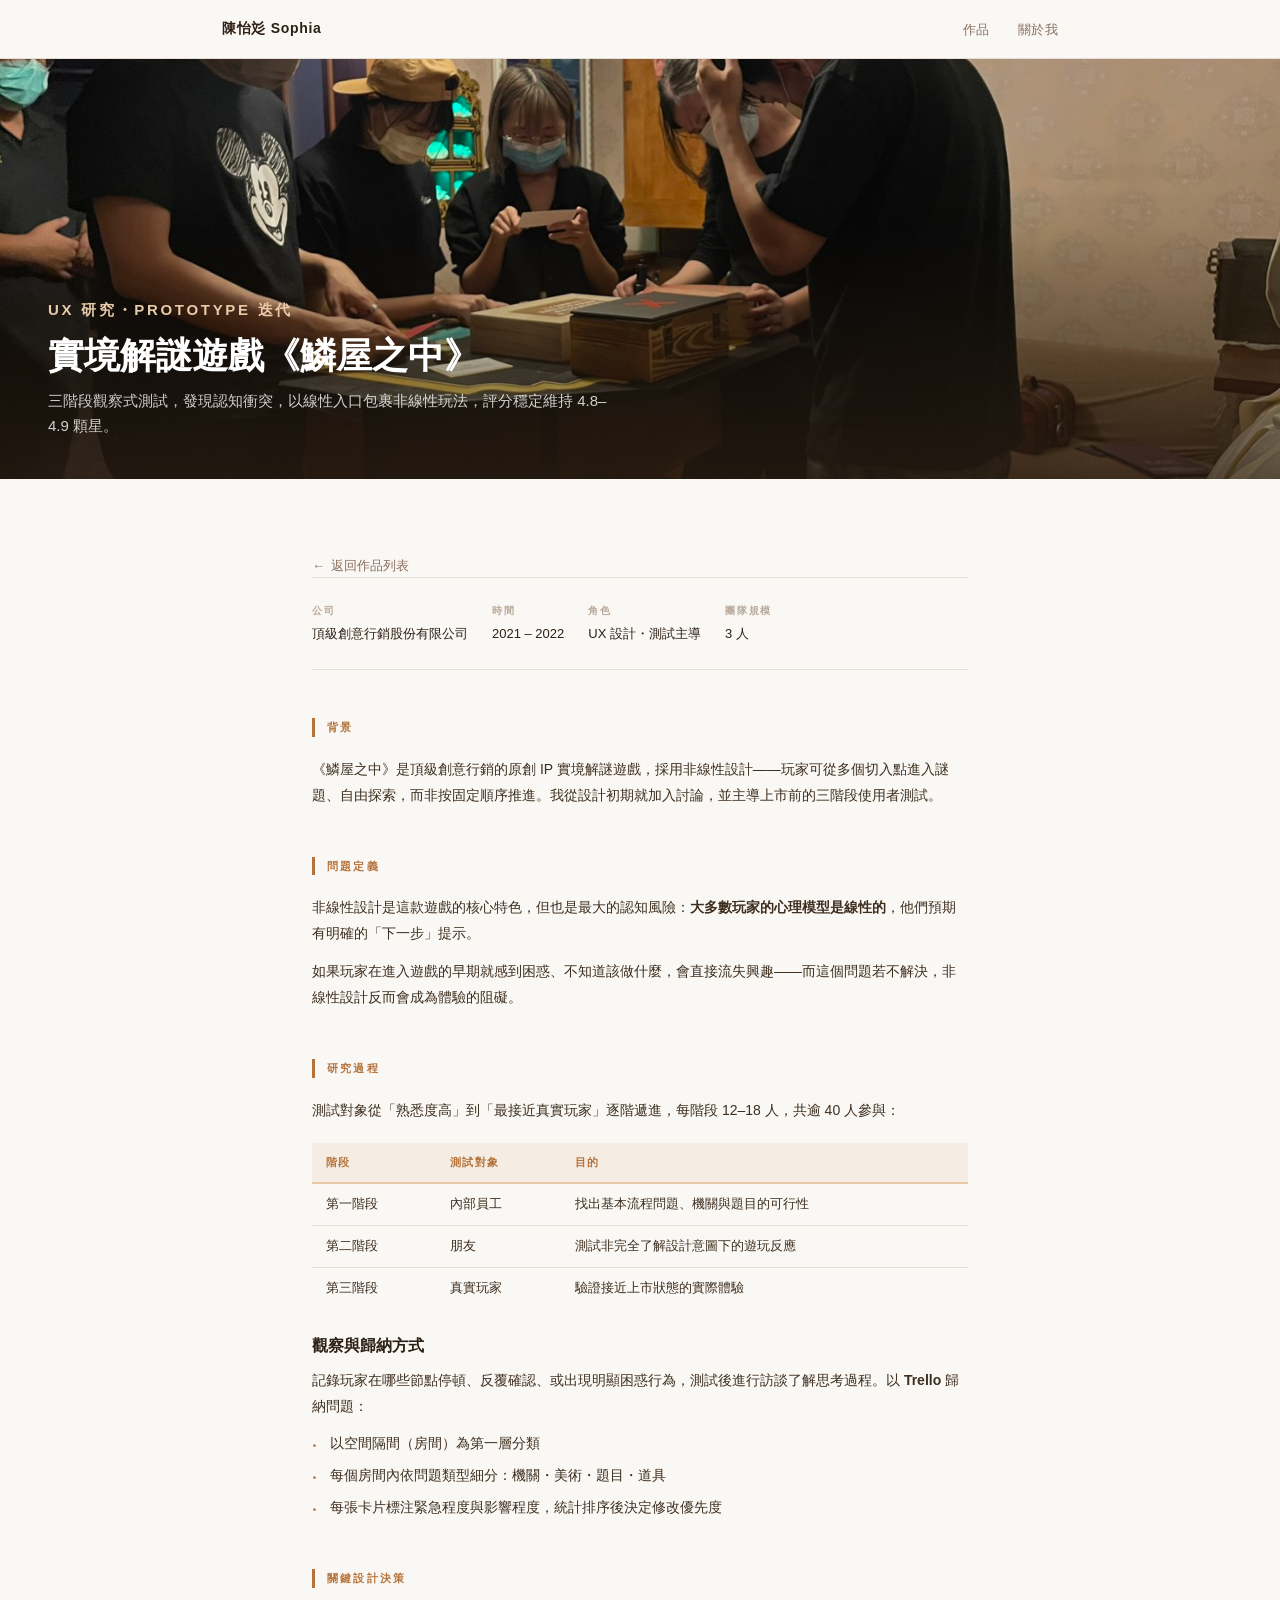
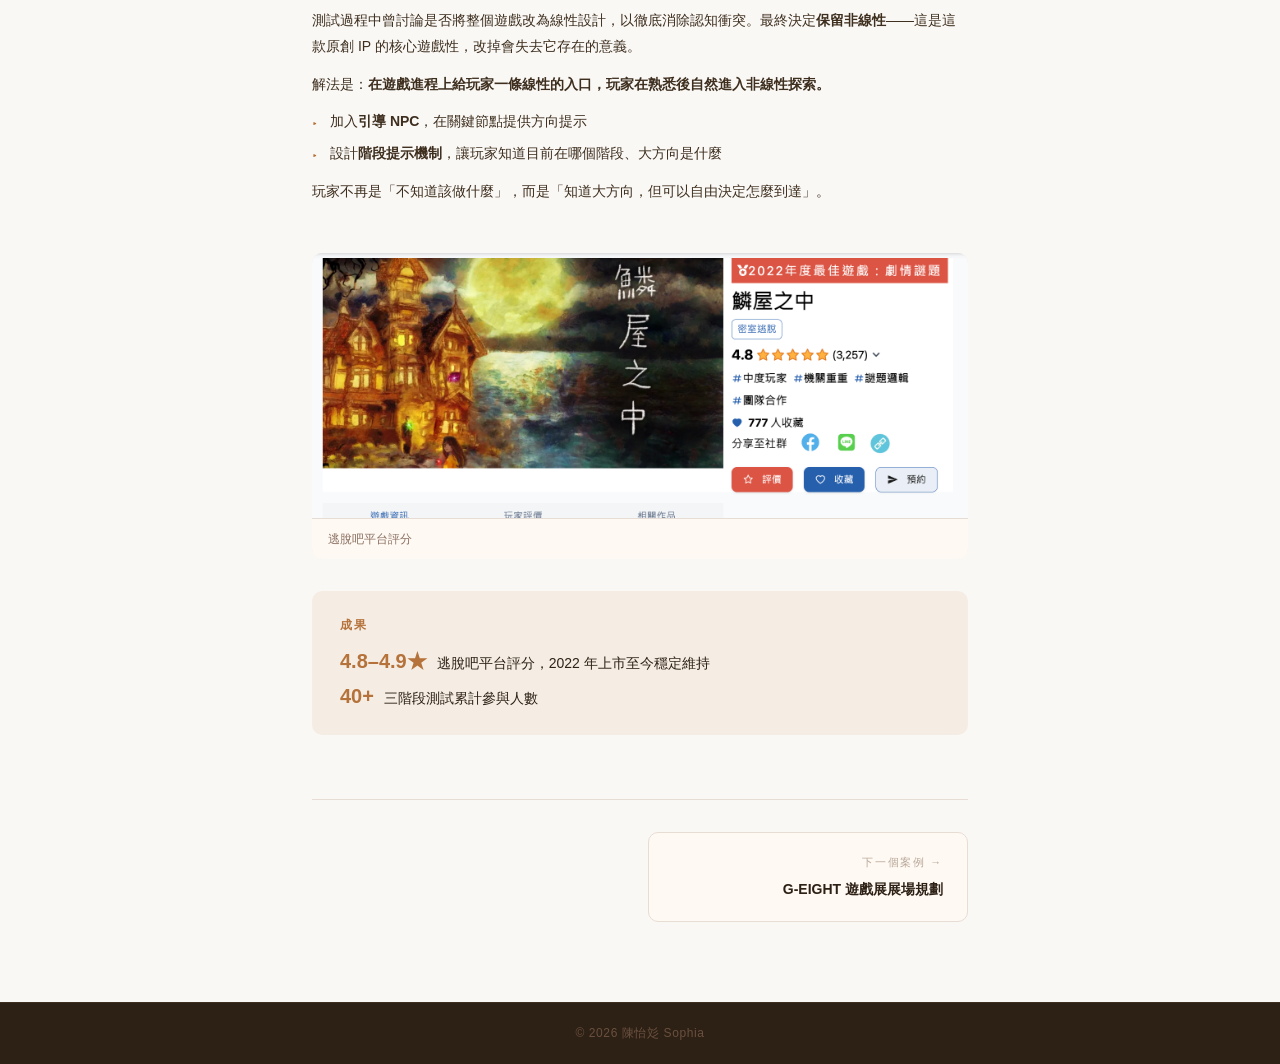
==== project-1.html @ f0a1b507 "Initial portfolio" ====
<!DOCTYPE html>
<html lang="zh-TW">
<head>
<meta charset="UTF-8">
<meta name="viewport" content="width=device-width, initial-scale=1.0">
<title>鱗屋之中 — 陳怡彣 Sophia</title>
<link rel="stylesheet" href="style.css">
</head>
<body>

<!-- Nav -->
<nav>
  <div class="container">
    <a href="index.html" class="nav-name">陳怡彣 Sophia</a>
    <ul class="nav-links">
      <li><a href="index.html#projects">作品</a></li>
      <li><a href="index.html#about">關於我</a></li>
    </ul>
  </div>
</nav>

<!-- Hero Image -->
<div class="project-hero">
  <img src="assets/鱗屋之中/鱗屋cover.jpg" alt="實境解謎遊戲《鱗屋之中》">
  <div class="project-hero-overlay">
    <div class="project-hero-text">
      <p class="hero-label">UX 研究・Prototype 迭代</p>
      <h1>實境解謎遊戲《鱗屋之中》</h1>
      <p>三階段觀察式測試，發現認知衝突，以線性入口包裹非線性玩法，評分穩定維持 4.8–4.9 顆星。</p>
    </div>
  </div>
</div>

<!-- Content -->
<div class="project-content">
  <a href="index.html" class="back-link">返回作品列表</a>

  <!-- Meta -->
  <div class="project-meta">
    <div class="meta-item">
      <span class="meta-label">公司</span>
      <span class="meta-value">頂級創意行銷股份有限公司</span>
    </div>
    <div class="meta-item">
      <span class="meta-label">時間</span>
      <span class="meta-value">2021 – 2022</span>
    </div>
    <div class="meta-item">
      <span class="meta-label">角色</span>
      <span class="meta-value">UX 設計・測試主導</span>
    </div>
    <div class="meta-item">
      <span class="meta-label">團隊規模</span>
      <span class="meta-value">3 人</span>
    </div>
  </div>

  <!-- 背景 -->
  <div class="content-section">
    <h2>背景</h2>
    <p>《鱗屋之中》是頂級創意行銷的原創 IP 實境解謎遊戲，採用非線性設計——玩家可從多個切入點進入謎題、自由探索，而非按固定順序推進。我從設計初期就加入討論，並主導上市前的三階段使用者測試。</p>
  </div>

  <!-- 問題定義 -->
  <div class="content-section">
    <h2>問題定義</h2>
    <p>非線性設計是這款遊戲的核心特色，但也是最大的認知風險：<strong>大多數玩家的心理模型是線性的</strong>，他們預期有明確的「下一步」提示。</p>
    <p>如果玩家在進入遊戲的早期就感到困惑、不知道該做什麼，會直接流失興趣——而這個問題若不解決，非線性設計反而會成為體驗的阻礙。</p>
  </div>

  <!-- 研究過程 -->
  <div class="content-section">
    <h2>研究過程</h2>
    <p>測試對象從「熟悉度高」到「最接近真實玩家」逐階遞進，每階段 12–18 人，共逾 40 人參與：</p>

    <table class="content-table">
      <thead>
        <tr>
          <th>階段</th>
          <th>測試對象</th>
          <th>目的</th>
        </tr>
      </thead>
      <tbody>
        <tr>
          <td>第一階段</td>
          <td>內部員工</td>
          <td>找出基本流程問題、機關與題目的可行性</td>
        </tr>
        <tr>
          <td>第二階段</td>
          <td>朋友</td>
          <td>測試非完全了解設計意圖下的遊玩反應</td>
        </tr>
        <tr>
          <td>第三階段</td>
          <td>真實玩家</td>
          <td>驗證接近上市狀態的實際體驗</td>
        </tr>
      </tbody>
    </table>

    <h3>觀察與歸納方式</h3>
    <p>記錄玩家在哪些節點停頓、反覆確認、或出現明顯困惑行為，測試後進行訪談了解思考過程。以 <strong>Trello</strong> 歸納問題：</p>
    <ul>
      <li>以空間隔間（房間）為第一層分類</li>
      <li>每個房間內依問題類型細分：機關・美術・題目・道具</li>
      <li>每張卡片標注緊急程度與影響程度，統計排序後決定修改優先度</li>
    </ul>
  </div>

  <!-- 關鍵決策 -->
  <div class="content-section">
    <h2>關鍵設計決策</h2>
    <p>測試過程中曾討論是否將整個遊戲改為線性設計，以徹底消除認知衝突。最終決定<strong>保留非線性</strong>——這是這款原創 IP 的核心遊戲性，改掉會失去它存在的意義。</p>
    <p>解法是：<strong>在遊戲進程上給玩家一條線性的入口，玩家在熟悉後自然進入非線性探索。</strong></p>
    <ul>
      <li>加入<strong>引導 NPC</strong>，在關鍵節點提供方向提示</li>
      <li>設計<strong>階段提示機制</strong>，讓玩家知道目前在哪個階段、大方向是什麼</li>
    </ul>
    <p>玩家不再是「不知道該做什麼」，而是「知道大方向，但可以自由決定怎麼到達」。</p>
  </div>

  <!-- 成果圖 -->
  <div class="image-block">
    <img src="assets/鱗屋之中/鱗屋result.png" alt="逃脫吧評分截圖">
    <p class="image-caption">逃脫吧平台評分</p>
  </div>

  <!-- 成果 -->
  <div class="outcomes">
    <h3>成果</h3>
    <ul class="outcome-list">
      <li>
        <span class="outcome-num">4.8–4.9★</span>
        <span>逃脫吧平台評分，2022 年上市至今穩定維持</span>
      </li>
      <li>
        <span class="outcome-num">40+</span>
        <span>三階段測試累計參與人數</span>
      </li>
    </ul>
  </div>

  <!-- 專案導覽 -->
  <div class="project-nav">
    <div></div>
    <a href="project-2.html" class="project-nav-item next">
      <p class="nav-dir">下一個案例 →</p>
      <p class="nav-title">G-EIGHT 遊戲展展場規劃</p>
    </a>
  </div>

</div>

<!-- Footer -->
<footer>
  <p>© 2026 陳怡彣 Sophia</p>
</footer>

</body>
</html>
---- style.css ----
/* ============================================================
   作品集共用樣式
   色調：溫和暖色調（米白底、赭土橙、奶茶棕）
   ============================================================ */

:root {
  --bg:         #faf8f5;       /* 主背景：暖米白 */
  --bg-card:    #fff9f4;       /* 卡片背景：奶油白 */
  --bg-dark:    #2d2014;       /* 深色區塊：深咖啡 */
  --accent:     #b5723a;       /* 主色：赭土橙 */
  --accent-lt:  #e8c9a8;       /* 淡版：奶茶 */
  --accent-bg:  #f5ede3;       /* 超淡：背景用 */
  --text:       #2d2014;       /* 主文字：深咖啡 */
  --muted:      #8a7060;       /* 次要文字：暖灰棕 */
  --muted-lt:   #b8a898;       /* 更淡 */
  --rule:       #e8ddd4;       /* 分隔線 */
  --font:       "PingFang TC", "Noto Sans TC", "Microsoft JhengHei", sans-serif;
}

*, *::before, *::after { box-sizing: border-box; margin: 0; padding: 0; }

html { scroll-behavior: smooth; }

body {
  font-family: var(--font);
  font-size: 15px;
  line-height: 1.7;
  color: var(--text);
  background: var(--bg);
}

a {
  color: inherit;
  text-decoration: none;
}

img {
  display: block;
  width: 100%;
  height: 100%;
  object-fit: cover;
}

/* ── Layout ──────────────────────────────────────────────── */
.container {
  max-width: 900px;
  margin: 0 auto;
  padding: 0 32px;
}

/* ── Nav ─────────────────────────────────────────────────── */
nav {
  position: sticky;
  top: 0;
  z-index: 100;
  background: var(--bg);
  border-bottom: 1px solid var(--rule);
  padding: 16px 0;
}

nav .container {
  display: flex;
  justify-content: space-between;
  align-items: center;
}

.nav-name {
  font-size: 14px;
  font-weight: 700;
  letter-spacing: 0.05em;
  color: var(--text);
}

.nav-links {
  display: flex;
  gap: 28px;
  list-style: none;
}

.nav-links a {
  font-size: 13px;
  color: var(--muted);
  letter-spacing: 0.03em;
  transition: color 0.2s;
}

.nav-links a:hover { color: var(--accent); }

/* ── Hero（首頁） ────────────────────────────────────────── */
.hero {
  padding: 80px 0 64px;
  border-bottom: 1px solid var(--rule);
}

.hero-label {
  font-size: 12px;
  letter-spacing: 0.18em;
  text-transform: uppercase;
  color: var(--accent);
  font-weight: 600;
  margin-bottom: 20px;
}

.hero h1 {
  font-size: 48px;
  font-weight: 800;
  line-height: 1.1;
  letter-spacing: -0.02em;
  color: var(--text);
  margin-bottom: 20px;
}

.hero-sub {
  font-size: 16px;
  color: var(--muted);
  max-width: 560px;
  line-height: 1.8;
  margin-bottom: 32px;
}

.hero-tags {
  display: flex;
  flex-wrap: wrap;
  gap: 8px;
}

.tag {
  font-size: 12px;
  padding: 5px 12px;
  border-radius: 20px;
  background: var(--accent-bg);
  color: var(--accent);
  font-weight: 500;
  letter-spacing: 0.03em;
}

/* ── Section 標題 ────────────────────────────────────────── */
.section-header {
  padding: 56px 0 32px;
}

.section-label {
  font-size: 11px;
  letter-spacing: 0.2em;
  text-transform: uppercase;
  color: var(--muted);
  font-weight: 600;
  margin-bottom: 8px;
}

.section-header h2 {
  font-size: 28px;
  font-weight: 700;
  color: var(--text);
}

/* ── Project Cards ───────────────────────────────────────── */
.projects {
  padding-bottom: 80px;
}

.project-grid {
  display: grid;
  grid-template-columns: 1fr 1fr;
  gap: 24px;
}

/* 第一張卡片全寬 */
.project-card:first-child {
  grid-column: 1 / -1;
}

.project-card {
  background: var(--bg-card);
  border: 1px solid var(--rule);
  border-radius: 12px;
  overflow: hidden;
  transition: transform 0.25s, box-shadow 0.25s;
  cursor: pointer;
}

.project-card:hover {
  transform: translateY(-4px);
  box-shadow: 0 12px 32px rgba(45, 32, 20, 0.1);
}

.card-image {
  width: 100%;
  aspect-ratio: 16 / 8;
  overflow: hidden;
  background: var(--accent-bg);
}

.project-card:first-child .card-image {
  aspect-ratio: 16 / 7;
}

.card-body {
  padding: 24px 28px 28px;
}

.card-tags {
  display: flex;
  flex-wrap: wrap;
  gap: 6px;
  margin-bottom: 12px;
}

.card-tag {
  font-size: 11px;
  padding: 3px 9px;
  border-radius: 12px;
  background: var(--accent-bg);
  color: var(--accent);
  font-weight: 500;
  letter-spacing: 0.02em;
}

.card-body h3 {
  font-size: 18px;
  font-weight: 700;
  color: var(--text);
  margin-bottom: 8px;
  line-height: 1.4;
}

.project-card:first-child .card-body h3 {
  font-size: 22px;
}

.card-body p {
  font-size: 13px;
  color: var(--muted);
  line-height: 1.7;
  margin-bottom: 20px;
}

.card-link {
  display: inline-flex;
  align-items: center;
  gap: 6px;
  font-size: 13px;
  font-weight: 600;
  color: var(--accent);
  letter-spacing: 0.03em;
}

.card-link::after {
  content: "→";
  transition: transform 0.2s;
}

.project-card:hover .card-link::after {
  transform: translateX(4px);
}

/* ── About（首頁底部） ───────────────────────────────────── */
.about {
  background: var(--bg-dark);
  color: #f5ede3;
  padding: 64px 0;
}

.about .container {
  display: grid;
  grid-template-columns: 1fr 1fr;
  gap: 48px;
  align-items: start;
}

.about h2 {
  font-size: 26px;
  font-weight: 700;
  margin-bottom: 16px;
  color: #fff;
}

.about p {
  font-size: 14px;
  line-height: 1.85;
  color: #c4a882;
}

.about-contact h3 {
  font-size: 13px;
  font-weight: 700;
  letter-spacing: 0.12em;
  text-transform: uppercase;
  color: var(--accent-lt);
  margin-bottom: 16px;
}

.contact-list {
  list-style: none;
  display: flex;
  flex-direction: column;
  gap: 10px;
}

.contact-list li {
  font-size: 13px;
  color: #c4a882;
  display: flex;
  align-items: center;
  gap: 10px;
}

.contact-list li span {
  font-size: 11px;
  letter-spacing: 0.1em;
  text-transform: uppercase;
  color: var(--muted-lt);
  min-width: 40px;
}

/* ── Footer ──────────────────────────────────────────────── */
footer {
  background: var(--bg-dark);
  border-top: 1px solid #3d2e1e;
  padding: 20px 0;
  text-align: center;
}

footer p {
  font-size: 12px;
  color: #6b5040;
  letter-spacing: 0.05em;
}

/* ── Project Page ────────────────────────────────────────── */
.project-hero {
  height: 420px;
  overflow: hidden;
  position: relative;
  background: var(--accent-bg);
}

.project-hero img {
  width: 100%;
  height: 100%;
  object-fit: cover;
}

.project-hero-overlay {
  position: absolute;
  inset: 0;
  background: linear-gradient(to top, rgba(45,32,20,0.7) 0%, transparent 60%);
  display: flex;
  align-items: flex-end;
}

.project-hero-text {
  padding: 40px 48px;
  color: #fff;
}

.project-hero-text .hero-label {
  color: var(--accent-lt);
  margin-bottom: 12px;
}

.project-hero-text h1 {
  font-size: 36px;
  font-weight: 800;
  line-height: 1.2;
  margin-bottom: 10px;
  color: #fff;
}

.project-hero-text p {
  font-size: 15px;
  color: rgba(255,255,255,0.8);
  max-width: 560px;
}

/* ── Project Content ─────────────────────────────────────── */
.project-content {
  max-width: 720px;
  margin: 0 auto;
  padding: 56px 32px 80px;
}

.project-meta {
  display: flex;
  flex-wrap: wrap;
  gap: 24px;
  padding: 24px 0;
  border-top: 1px solid var(--rule);
  border-bottom: 1px solid var(--rule);
  margin-bottom: 48px;
}

.meta-item {
  display: flex;
  flex-direction: column;
  gap: 4px;
}

.meta-label {
  font-size: 10px;
  letter-spacing: 0.18em;
  text-transform: uppercase;
  color: var(--muted-lt);
  font-weight: 600;
}

.meta-value {
  font-size: 13px;
  color: var(--text);
  font-weight: 500;
}

/* ── Content Sections ────────────────────────────────────── */
.content-section {
  margin-bottom: 48px;
}

.content-section h2 {
  font-size: 11px;
  font-weight: 700;
  letter-spacing: 0.2em;
  text-transform: uppercase;
  color: var(--accent);
  border-left: 3px solid var(--accent);
  padding-left: 12px;
  margin-bottom: 20px;
}

.content-section h3 {
  font-size: 16px;
  font-weight: 700;
  color: var(--text);
  margin: 24px 0 8px;
}

.content-section p {
  font-size: 14px;
  line-height: 1.85;
  color: #3d2e1e;
  margin-bottom: 12px;
}

.content-section ul {
  list-style: none;
  padding: 0;
  margin-bottom: 12px;
}

.content-section ul li {
  font-size: 14px;
  line-height: 1.85;
  color: #3d2e1e;
  padding-left: 18px;
  position: relative;
  margin-bottom: 6px;
}

.content-section ul li::before {
  content: "▸";
  position: absolute;
  left: 0;
  color: var(--accent);
  font-size: 11px;
  top: 4px;
}

/* 強調數字 */
.stat-highlight {
  display: inline-block;
  font-size: 13px;
  font-weight: 700;
  color: var(--accent);
  background: var(--accent-bg);
  padding: 2px 8px;
  border-radius: 4px;
}

/* 成果區塊 */
.outcomes {
  background: var(--accent-bg);
  border-radius: 10px;
  padding: 24px 28px;
  margin: 24px 0;
}

.outcomes h3 {
  font-size: 12px;
  letter-spacing: 0.15em;
  text-transform: uppercase;
  color: var(--accent);
  font-weight: 700;
  margin-bottom: 16px;
}

.outcome-list {
  list-style: none;
  display: flex;
  flex-direction: column;
  gap: 10px;
}

.outcome-list li {
  font-size: 14px;
  color: var(--text);
  padding-left: 0;
  display: flex;
  align-items: baseline;
  gap: 10px;
}

.outcome-list li::before { display: none; }

.outcome-num {
  font-size: 20px;
  font-weight: 800;
  color: var(--accent);
  line-height: 1;
  min-width: fit-content;
}

/* ── 圖片區塊 ────────────────────────────────────────────── */
.image-block {
  margin: 32px 0;
  border-radius: 10px;
  overflow: hidden;
  background: var(--accent-bg);
}

.image-block img {
  width: 100%;
  height: auto;
  object-fit: contain;
  max-height: 480px;
}

.image-caption {
  font-size: 12px;
  color: var(--muted);
  padding: 10px 16px;
  background: var(--bg-card);
  border-top: 1px solid var(--rule);
}

/* ── 影片區塊 ────────────────────────────────────────────── */
.video-block {
  margin: 32px 0;
  border-radius: 10px;
  overflow: hidden;
  background: #1a1008;
}

.video-block video {
  width: 100%;
  display: block;
  max-height: 400px;
  object-fit: cover;
}

.video-caption {
  font-size: 12px;
  color: var(--muted);
  padding: 10px 16px;
  background: var(--bg-card);
  border-top: 1px solid var(--rule);
}

/* ── 表格 ────────────────────────────────────────────────── */
.content-table {
  width: 100%;
  border-collapse: collapse;
  margin: 20px 0;
  font-size: 13px;
}

.content-table th {
  text-align: left;
  padding: 10px 14px;
  background: var(--accent-bg);
  color: var(--accent);
  font-size: 11px;
  letter-spacing: 0.1em;
  text-transform: uppercase;
  font-weight: 700;
  border-bottom: 2px solid var(--accent-lt);
}

.content-table td {
  padding: 10px 14px;
  border-bottom: 1px solid var(--rule);
  color: #3d2e1e;
  vertical-align: top;
  line-height: 1.6;
}

.content-table tr:last-child td { border-bottom: none; }

/* ── 專案導覽 ────────────────────────────────────────────── */
.project-nav {
  display: grid;
  grid-template-columns: 1fr 1fr;
  gap: 16px;
  margin-top: 64px;
  padding-top: 32px;
  border-top: 1px solid var(--rule);
}

.project-nav-item {
  padding: 20px 24px;
  background: var(--bg-card);
  border: 1px solid var(--rule);
  border-radius: 10px;
  transition: border-color 0.2s, transform 0.2s;
}

.project-nav-item:hover {
  border-color: var(--accent-lt);
  transform: translateY(-2px);
}

.project-nav-item .nav-dir {
  font-size: 11px;
  letter-spacing: 0.15em;
  text-transform: uppercase;
  color: var(--muted-lt);
  margin-bottom: 6px;
}

.project-nav-item .nav-title {
  font-size: 14px;
  font-weight: 700;
  color: var(--text);
}

.project-nav-item.next { text-align: right; }

/* ── Back to index ───────────────────────────────────────── */
.back-link {
  display: inline-flex;
  align-items: center;
  gap: 6px;
  font-size: 13px;
  color: var(--muted);
  padding: 20px 0 0;
  transition: color 0.2s;
}

.back-link:hover { color: var(--accent); }

.back-link::before { content: "←"; }

/* ── Responsive ──────────────────────────────────────────── */
@media (max-width: 640px) {
  .hero h1 { font-size: 32px; }
  .project-grid { grid-template-columns: 1fr; }
  .project-card:first-child { grid-column: auto; }
  .about .container { grid-template-columns: 1fr; }
  .project-nav { grid-template-columns: 1fr; }
  .project-hero-text { padding: 24px; }
  .project-hero-text h1 { font-size: 26px; }
}
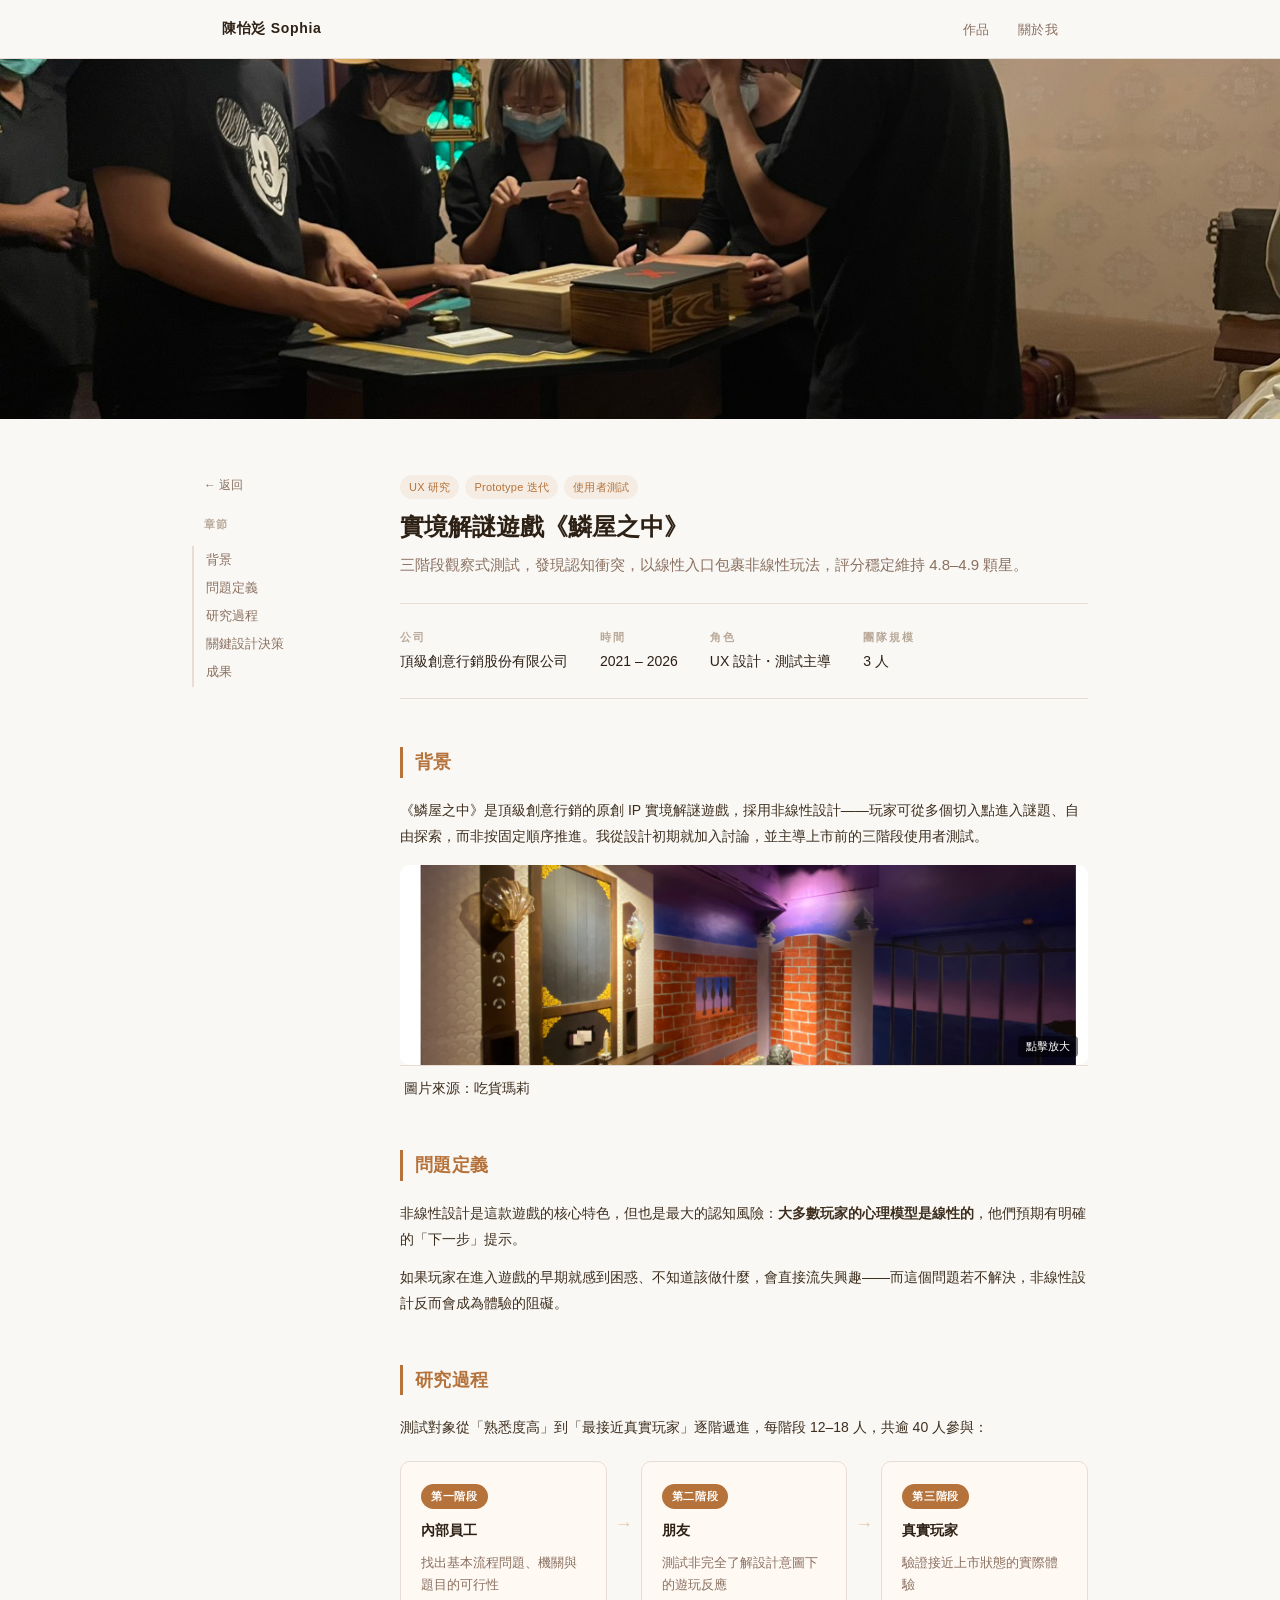
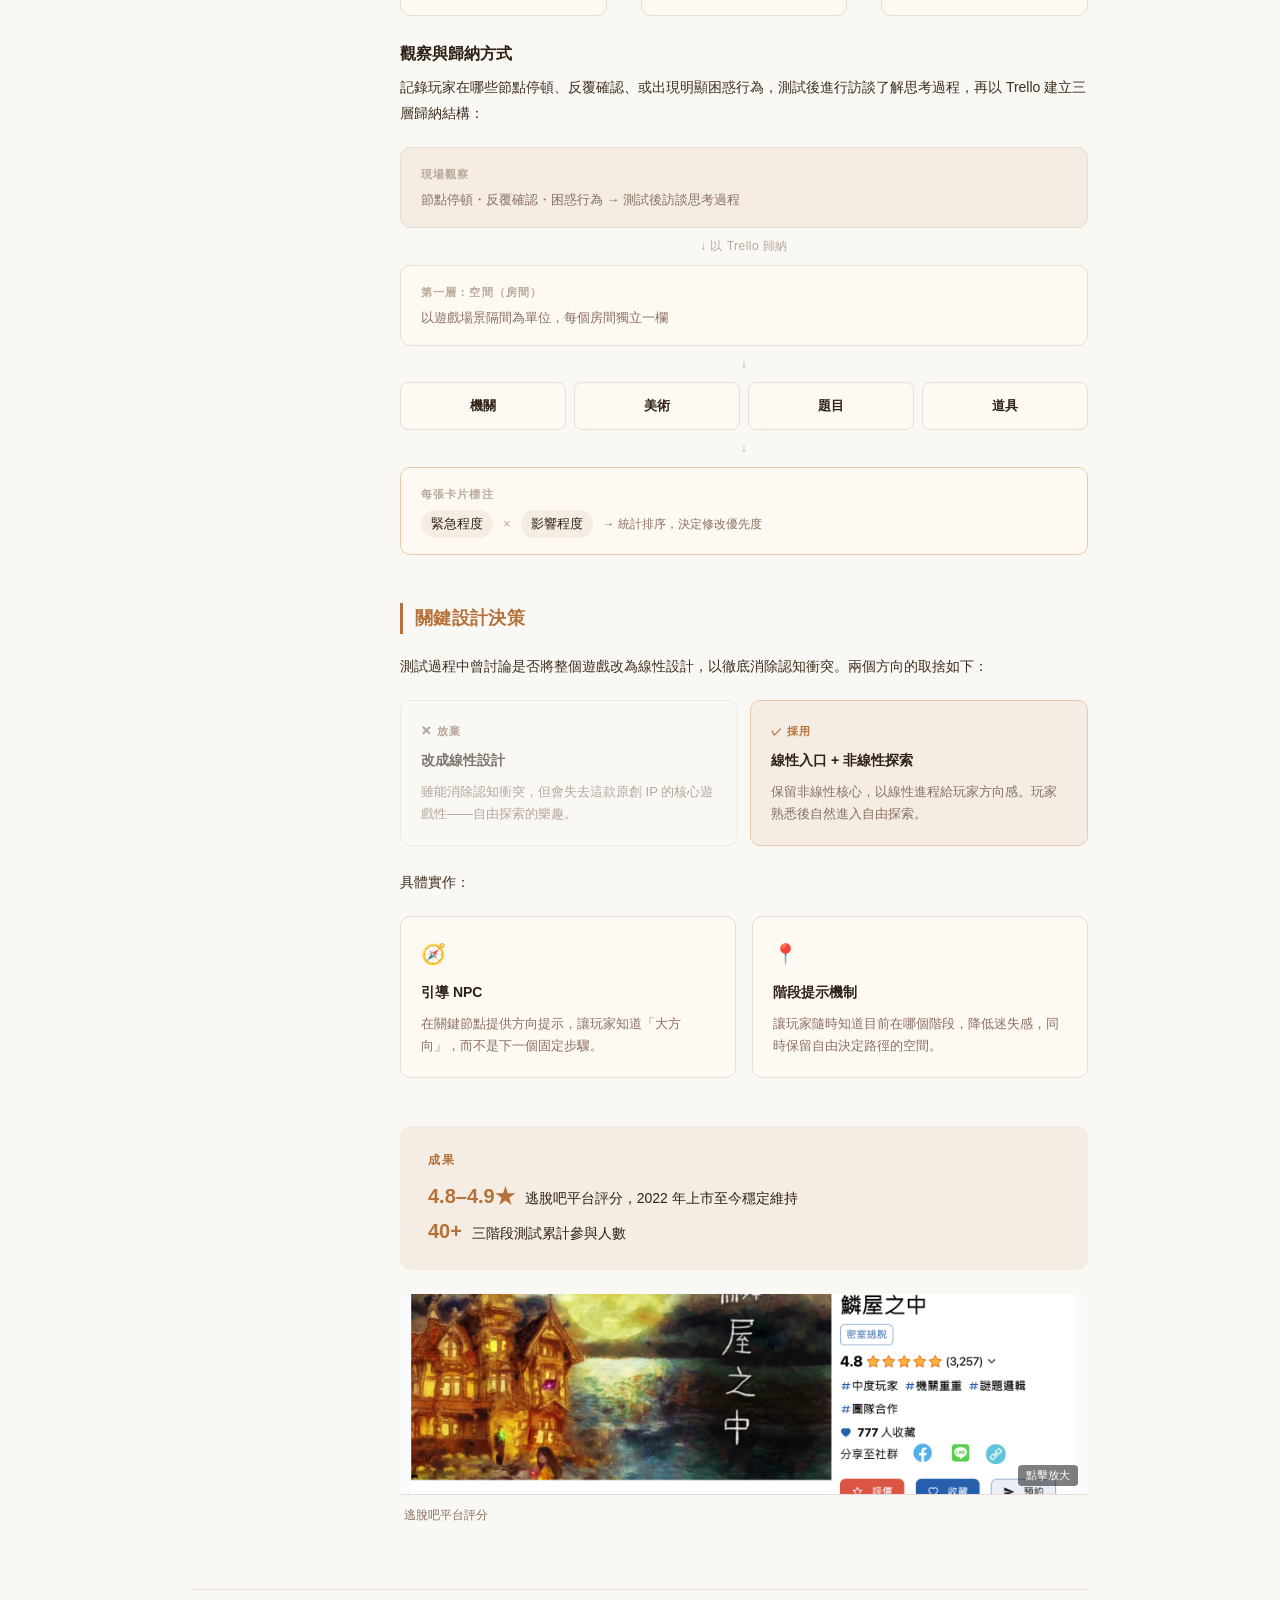
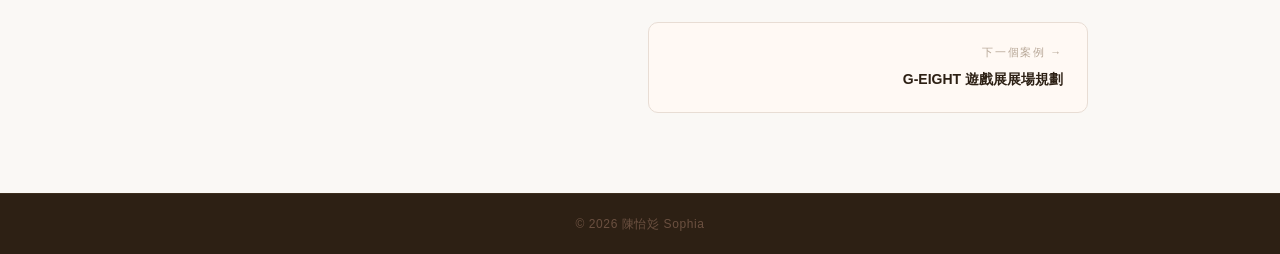
==== commit 666bf73c: "重構所有專案頁面版面與內容視覺化 - 統一 hero 結構：移除 overlay，標題／摘要移入 project-main - 新增 project-intro 區塊，與 TOC 側欄對齊 - pro" ====
--- a/project-1.html
+++ b/project-1.html
@@ -20,127 +20,233 @@
 </nav>
 
 <!-- Hero Image -->
-<div class="project-hero">
+<div class="project-hero project-hero--image-only">
   <img src="assets/鱗屋之中/鱗屋cover.jpg" alt="實境解謎遊戲《鱗屋之中》">
-  <div class="project-hero-overlay">
-    <div class="project-hero-text">
-      <p class="hero-label">UX 研究・Prototype 迭代</p>
-      <h1>實境解謎遊戲《鱗屋之中》</h1>
-      <p>三階段觀察式測試，發現認知衝突，以線性入口包裹非線性玩法，評分穩定維持 4.8–4.9 顆星。</p>
-    </div>
-  </div>
 </div>
 
 <!-- Content -->
 <div class="project-content">
-  <a href="index.html" class="back-link">返回作品列表</a>
-
-  <!-- Meta -->
-  <div class="project-meta">
-    <div class="meta-item">
-      <span class="meta-label">公司</span>
-      <span class="meta-value">頂級創意行銷股份有限公司</span>
+
+  <!-- 主體版面：TOC + 內容 -->
+  <div class="project-layout">
+
+    <!-- TOC 桌面側欄 -->
+    <aside class="toc">
+      <a href="index.html" class="toc-back">← 返回</a>
+      <p class="toc-title">章節</p>
+      <ul>
+        <li><a href="#section-bg">背景</a></li>
+        <li><a href="#section-problem">問題定義</a></li>
+        <li><a href="#section-research">研究過程</a></li>
+        <li><a href="#section-decision">關鍵設計決策</a></li>
+        <li><a href="#section-outcome">成果</a></li>
+      </ul>
+    </aside>
+
+    <!-- 主要內容 -->
+    <div class="project-main">
+
+      <!-- Intro -->
+      <div class="project-intro">
+        <div class="card-tags">
+          <span class="card-tag">UX 研究</span>
+          <span class="card-tag">Prototype 迭代</span>
+          <span class="card-tag">使用者測試</span>
+        </div>
+        <h1 class="project-hero-title">實境解謎遊戲《鱗屋之中》</h1>
+        <p class="project-hero-desc">三階段觀察式測試，發現認知衝突，以線性入口包裹非線性玩法，評分穩定維持 4.8–4.9 顆星。</p>
+      </div>
+
+      <!-- Meta -->
+      <div class="project-meta">
+        <div class="meta-item">
+          <span class="meta-label">公司</span>
+          <span class="meta-value">頂級創意行銷股份有限公司</span>
+        </div>
+        <div class="meta-item">
+          <span class="meta-label">時間</span>
+          <span class="meta-value">2021 – 2026</span>
+        </div>
+        <div class="meta-item">
+          <span class="meta-label">角色</span>
+          <span class="meta-value">UX 設計・測試主導</span>
+        </div>
+        <div class="meta-item">
+          <span class="meta-label">團隊規模</span>
+          <span class="meta-value">3 人</span>
+        </div>
+      </div>
+
+      <!-- 背景 -->
+      <div class="content-section" id="section-bg">
+        <h2>背景</h2>
+        <p>《鱗屋之中》是頂級創意行銷的原創 IP 實境解謎遊戲，採用非線性設計——玩家可從多個切入點進入謎題、自由探索，而非按固定順序推進。我從設計初期就加入討論，並主導上市前的三階段使用者測試。</p>
+
+        <button class="thumb-link" style="margin-top: 16px; border: none; width: 100%; text-align: left;" onclick="document.getElementById('lb-photo1').showModal()">
+          <img src="assets/鱗屋之中/photo1.png" alt="鱗屋之中場景照">
+          <span class="thumb-hint">點擊放大</span>
+        </button>
+        <p class="image-caption" style="padding: 10px 0 0 4px; background: none;">圖片來源：吃貨瑪莉</p>
+      </div>
+
+      <!-- 問題定義 -->
+      <div class="content-section" id="section-problem">
+        <h2>問題定義</h2>
+        <p>非線性設計是這款遊戲的核心特色，但也是最大的認知風險：<strong>大多數玩家的心理模型是線性的</strong>，他們預期有明確的「下一步」提示。</p>
+        <p>如果玩家在進入遊戲的早期就感到困惑、不知道該做什麼，會直接流失興趣——而這個問題若不解決，非線性設計反而會成為體驗的阻礙。</p>
+      </div>
+
+      <!-- 研究過程 -->
+      <div class="content-section" id="section-research">
+        <h2>研究過程</h2>
+        <p>測試對象從「熟悉度高」到「最接近真實玩家」逐階遞進，每階段 12–18 人，共逾 40 人參與：</p>
+
+        <div class="validation-flow">
+          <div class="validation-step">
+            <div class="validation-tag">第一階段</div>
+            <h4>內部員工</h4>
+            <p>找出基本流程問題、機關與題目的可行性</p>
+          </div>
+          <div class="validation-arrow">→</div>
+          <div class="validation-step">
+            <div class="validation-tag">第二階段</div>
+            <h4>朋友</h4>
+            <p>測試非完全了解設計意圖下的遊玩反應</p>
+          </div>
+          <div class="validation-arrow">→</div>
+          <div class="validation-step">
+            <div class="validation-tag">第三階段</div>
+            <h4>真實玩家</h4>
+            <p>驗證接近上市狀態的實際體驗</p>
+          </div>
+        </div>
+
+        <h3>觀察與歸納方式</h3>
+        <p>記錄玩家在哪些節點停頓、反覆確認、或出現明顯困惑行為，測試後進行訪談了解思考過程，再以 Trello 建立三層歸納結構：</p>
+
+        <div class="trello-structure">
+          <!-- 第一層：觀察 -->
+          <div class="trello-row">
+            <div class="trello-node trello-observe">
+              <p class="trello-node-label">現場觀察</p>
+              <p>節點停頓・反覆確認・困惑行為 → 測試後訪談思考過程</p>
+            </div>
+          </div>
+          <div class="trello-connector">↓ 以 Trello 歸納</div>
+
+          <!-- 第二層：房間 -->
+          <div class="trello-row">
+            <div class="trello-node trello-room">
+              <p class="trello-node-label">第一層：空間（房間）</p>
+              <p>以遊戲場景隔間為單位，每個房間獨立一欄</p>
+            </div>
+          </div>
+          <div class="trello-connector">↓</div>
+
+          <!-- 第三層：問題類型 -->
+          <div class="trello-row trello-types">
+            <div class="trello-type">機關</div>
+            <div class="trello-type">美術</div>
+            <div class="trello-type">題目</div>
+            <div class="trello-type">道具</div>
+          </div>
+          <div class="trello-connector">↓</div>
+
+          <!-- 第四層：優先度 -->
+          <div class="trello-row">
+            <div class="trello-node trello-priority">
+              <p class="trello-node-label">每張卡片標注</p>
+              <div class="trello-priority-tags">
+                <span>緊急程度</span>
+                <span class="trello-times">×</span>
+                <span>影響程度</span>
+                <span class="trello-arrow-right">→ 統計排序，決定修改優先度</span>
+              </div>
+            </div>
+          </div>
+        </div>
+      </div>
+
+      <!-- 關鍵設計決策 -->
+      <div class="content-section" id="section-decision">
+        <h2>關鍵設計決策</h2>
+        <p>測試過程中曾討論是否將整個遊戲改為線性設計，以徹底消除認知衝突。兩個方向的取捨如下：</p>
+
+        <div class="decision-compare">
+          <div class="decision-option decision-reject">
+            <p class="decision-label">✕ 放棄</p>
+            <h4>改成線性設計</h4>
+            <p>雖能消除認知衝突，但會失去這款原創 IP 的核心遊戲性——自由探索的樂趣。</p>
+          </div>
+          <div class="decision-option decision-adopt">
+            <p class="decision-label">✓ 採用</p>
+            <h4>線性入口 + 非線性探索</h4>
+            <p>保留非線性核心，以線性進程給玩家方向感。玩家熟悉後自然進入自由探索。</p>
+          </div>
+        </div>
+
+        <p style="margin-top: 24px;">具體實作：</p>
+        <div class="design-cards">
+          <div class="design-card">
+            <div class="design-card-icon">🧭</div>
+            <h4>引導 NPC</h4>
+            <p>在關鍵節點提供方向提示，讓玩家知道「大方向」，而不是下一個固定步驟。</p>
+          </div>
+          <div class="design-card">
+            <div class="design-card-icon">📍</div>
+            <h4>階段提示機制</h4>
+            <p>讓玩家隨時知道目前在哪個階段，降低迷失感，同時保留自由決定路徑的空間。</p>
+          </div>
+        </div>
+      </div>
+
+      <!-- 成果 -->
+      <div id="section-outcome">
+        <div class="outcomes">
+          <h3>成果</h3>
+          <ul class="outcome-list">
+            <li>
+              <span class="outcome-num">4.8–4.9★</span>
+              <span>逃脫吧平台評分，2022 年上市至今穩定維持</span>
+            </li>
+            <li>
+              <span class="outcome-num">40+</span>
+              <span>三階段測試累計參與人數</span>
+            </li>
+          </ul>
+        </div>
+
+        <!-- 評分截圖 -->
+        <button class="thumb-link" style="margin-top: 20px; border: none; width: 100%; text-align: left;" onclick="document.getElementById('lb-result').showModal()">
+          <img src="assets/鱗屋之中/鱗屋result.png" alt="逃脫吧平台評分截圖">
+          <span class="thumb-hint">點擊放大</span>
+        </button>
+        <p class="image-caption" style="padding: 10px 0 0 4px; background: none;">逃脫吧平台評分</p>
+
+      </div>
+
+    </div><!-- end project-main -->
+  </div><!-- end project-layout -->
+
+  <!-- 手機版浮動目錄 -->
+  <details class="toc-mobile">
+    <summary>章節 ☰</summary>
+    <div class="toc-mobile-list">
+      <a href="#section-bg">背景</a>
+      <a href="#section-problem">問題定義</a>
+      <a href="#section-research">研究過程</a>
+      <a href="#section-decision">關鍵設計決策</a>
+      <a href="#section-outcome">成果</a>
     </div>
-    <div class="meta-item">
-      <span class="meta-label">時間</span>
-      <span class="meta-value">2021 – 2022</span>
-    </div>
-    <div class="meta-item">
-      <span class="meta-label">角色</span>
-      <span class="meta-value">UX 設計・測試主導</span>
-    </div>
-    <div class="meta-item">
-      <span class="meta-label">團隊規模</span>
-      <span class="meta-value">3 人</span>
-    </div>
-  </div>
-
-  <!-- 背景 -->
-  <div class="content-section">
-    <h2>背景</h2>
-    <p>《鱗屋之中》是頂級創意行銷的原創 IP 實境解謎遊戲，採用非線性設計——玩家可從多個切入點進入謎題、自由探索，而非按固定順序推進。我從設計初期就加入討論，並主導上市前的三階段使用者測試。</p>
-  </div>
-
-  <!-- 問題定義 -->
-  <div class="content-section">
-    <h2>問題定義</h2>
-    <p>非線性設計是這款遊戲的核心特色，但也是最大的認知風險：<strong>大多數玩家的心理模型是線性的</strong>，他們預期有明確的「下一步」提示。</p>
-    <p>如果玩家在進入遊戲的早期就感到困惑、不知道該做什麼，會直接流失興趣——而這個問題若不解決，非線性設計反而會成為體驗的阻礙。</p>
-  </div>
-
-  <!-- 研究過程 -->
-  <div class="content-section">
-    <h2>研究過程</h2>
-    <p>測試對象從「熟悉度高」到「最接近真實玩家」逐階遞進，每階段 12–18 人，共逾 40 人參與：</p>
-
-    <table class="content-table">
-      <thead>
-        <tr>
-          <th>階段</th>
-          <th>測試對象</th>
-          <th>目的</th>
-        </tr>
-      </thead>
-      <tbody>
-        <tr>
-          <td>第一階段</td>
-          <td>內部員工</td>
-          <td>找出基本流程問題、機關與題目的可行性</td>
-        </tr>
-        <tr>
-          <td>第二階段</td>
-          <td>朋友</td>
-          <td>測試非完全了解設計意圖下的遊玩反應</td>
-        </tr>
-        <tr>
-          <td>第三階段</td>
-          <td>真實玩家</td>
-          <td>驗證接近上市狀態的實際體驗</td>
-        </tr>
-      </tbody>
-    </table>
-
-    <h3>觀察與歸納方式</h3>
-    <p>記錄玩家在哪些節點停頓、反覆確認、或出現明顯困惑行為，測試後進行訪談了解思考過程。以 <strong>Trello</strong> 歸納問題：</p>
-    <ul>
-      <li>以空間隔間（房間）為第一層分類</li>
-      <li>每個房間內依問題類型細分：機關・美術・題目・道具</li>
-      <li>每張卡片標注緊急程度與影響程度，統計排序後決定修改優先度</li>
-    </ul>
-  </div>
-
-  <!-- 關鍵決策 -->
-  <div class="content-section">
-    <h2>關鍵設計決策</h2>
-    <p>測試過程中曾討論是否將整個遊戲改為線性設計，以徹底消除認知衝突。最終決定<strong>保留非線性</strong>——這是這款原創 IP 的核心遊戲性，改掉會失去它存在的意義。</p>
-    <p>解法是：<strong>在遊戲進程上給玩家一條線性的入口，玩家在熟悉後自然進入非線性探索。</strong></p>
-    <ul>
-      <li>加入<strong>引導 NPC</strong>，在關鍵節點提供方向提示</li>
-      <li>設計<strong>階段提示機制</strong>，讓玩家知道目前在哪個階段、大方向是什麼</li>
-    </ul>
-    <p>玩家不再是「不知道該做什麼」，而是「知道大方向，但可以自由決定怎麼到達」。</p>
-  </div>
-
-  <!-- 成果圖 -->
-  <div class="image-block">
-    <img src="assets/鱗屋之中/鱗屋result.png" alt="逃脫吧評分截圖">
-    <p class="image-caption">逃脫吧平台評分</p>
-  </div>
-
-  <!-- 成果 -->
-  <div class="outcomes">
-    <h3>成果</h3>
-    <ul class="outcome-list">
-      <li>
-        <span class="outcome-num">4.8–4.9★</span>
-        <span>逃脫吧平台評分，2022 年上市至今穩定維持</span>
-      </li>
-      <li>
-        <span class="outcome-num">40+</span>
-        <span>三階段測試累計參與人數</span>
-      </li>
-    </ul>
-  </div>
+  </details>
+
+  <!-- Dialog Lightboxes -->
+  <dialog id="lb-photo1" class="lightbox" onclick="this.close()">
+    <img src="assets/鱗屋之中/photo1.png" alt="鱗屋之中場景照 1">
+  </dialog>
+  <dialog id="lb-result" class="lightbox" onclick="this.close()">
+    <img src="assets/鱗屋之中/鱗屋result.png" alt="逃脫吧平台評分截圖">
+  </dialog>
 
   <!-- 專案導覽 -->
   <div class="project-nav">
--- a/style.css
+++ b/style.css
@@ -335,6 +335,64 @@
   background: var(--accent-bg);
 }
 
+/* ── Hero B variant（淺色疊層）────────────────────────────── */
+.project-hero-overlay--light {
+  background: linear-gradient(to top, rgba(245,237,227,0.92) 0%, rgba(245,237,227,0.5) 50%, transparent 80%);
+}
+
+.project-hero-text--light {
+  background: none;
+  backdrop-filter: none;
+  border-radius: 0;
+  margin: 0 48px 40px;
+}
+
+.project-hero-text--light h1 {
+  color: var(--text);
+}
+
+.project-hero-text--light p {
+  color: var(--muted);
+}
+
+.project-hero--image-only {
+  height: 360px;
+}
+
+.project-hero-below {
+  max-width: 960px;
+  margin: 0 auto;
+  padding: 28px 32px 32px;
+  border-bottom: 1px solid rgba(181, 114, 58, 0.12);
+}
+
+.project-intro {
+  margin-bottom: 24px;
+}
+
+.project-hero-title {
+  font-size: 24px;
+  font-weight: 800;
+  color: var(--text);
+  line-height: 1.3;
+  margin: 10px 0 10px;
+}
+
+.project-hero-desc {
+  font-size: 15px;
+  color: var(--muted);
+  line-height: 1.75;
+  margin: 0;
+}
+
+.project-summary {
+  font-size: 15px;
+  color: var(--muted);
+  line-height: 1.75;
+  margin-bottom: 24px;
+  max-width: 600px;
+}
+
 .project-hero img {
   width: 100%;
   height: 100%;
@@ -350,8 +408,13 @@
 }
 
 .project-hero-text {
-  padding: 40px 48px;
+  padding: 32px 40px;
   color: #fff;
+  background: rgba(30, 18, 8, 0.35);
+  backdrop-filter: blur(3px);
+  border-radius: 8px;
+  margin: 0 40px 40px;
+  max-width: 600px;
 }
 
 .project-hero-text .hero-label {
@@ -383,7 +446,7 @@
 .project-meta {
   display: flex;
   flex-wrap: wrap;
-  gap: 24px;
+  gap: 32px;
   padding: 24px 0;
   border-top: 1px solid var(--rule);
   border-bottom: 1px solid var(--rule);
@@ -416,10 +479,9 @@
 }
 
 .content-section h2 {
-  font-size: 11px;
-  font-weight: 700;
-  letter-spacing: 0.2em;
-  text-transform: uppercase;
+  font-size: 18px;
+  font-weight: 700;
+  letter-spacing: 0.02em;
   color: var(--accent);
   border-left: 3px solid var(--accent);
   padding-left: 12px;
@@ -539,6 +601,77 @@
   padding: 10px 16px;
   background: var(--bg-card);
   border-top: 1px solid var(--rule);
+}
+
+/* ── 外部連結區塊 ───────────────────────────────────────────── */
+.external-link-block {
+  display: flex;
+  align-items: center;
+  justify-content: space-between;
+  text-decoration: none;
+  background: #fff;
+  border: 2px solid var(--accent);
+  border-radius: 10px;
+  padding: 18px 24px;
+  margin-top: 20px;
+  transition: background 0.2s;
+}
+
+.external-link-block:hover {
+  background: var(--accent-bg);
+}
+
+.external-link-content {
+  display: flex;
+  flex-direction: column;
+  gap: 4px;
+}
+
+.external-link-label {
+  font-size: 11px;
+  font-weight: 600;
+  color: var(--accent);
+  text-transform: uppercase;
+  letter-spacing: 0.08em;
+  margin: 0;
+}
+
+.external-link-title {
+  font-size: 14px;
+  color: var(--text);
+  font-weight: 500;
+  margin: 0;
+}
+
+.external-link-arrow {
+  font-size: 20px;
+  color: var(--accent);
+  flex-shrink: 0;
+  margin-left: 16px;
+}
+
+/* ── 成果雙欄 ────────────────────────────────────────────── */
+.result-grid {
+  display: grid;
+  grid-template-columns: 1fr 1fr;
+  gap: 24px;
+  align-items: start;
+  margin: 32px 0;
+}
+
+.result-grid .image-block {
+  margin: 0;
+}
+
+.result-grid .outcomes {
+  margin: 0;
+  height: 100%;
+}
+
+@media (max-width: 640px) {
+  .result-grid {
+    grid-template-columns: 1fr;
+  }
 }
 
 /* ── 影片區塊 ────────────────────────────────────────────── */
@@ -648,7 +781,519 @@
 
 .back-link::before { content: "←"; }
 
+/* ── Hero label 底色 ─────────────────────────────────────── */
+.hero-tags {
+  display: flex;
+  flex-wrap: wrap;
+  gap: 6px;
+  margin-bottom: 14px;
+}
+
+.hero-tag {
+  font-size: 11px;
+  padding: 3px 10px;
+  border-radius: 12px;
+  background: rgba(255,255,255,0.18);
+  backdrop-filter: blur(4px);
+  border: 1px solid rgba(255,255,255,0.3);
+  color: #fff;
+  font-weight: 500;
+  letter-spacing: 0.04em;
+}
+
+/* ── Meta 字體修正 ───────────────────────────────────────── */
+.meta-label {
+  font-size: 11px;
+}
+
+.meta-value {
+  font-size: 14px;
+}
+
+/* ── 專案頁面寬容器 + TOC 側欄 ───────────────────────────── */
+.project-content {
+  max-width: 960px;
+}
+
+.project-layout {
+  display: flex;
+  gap: 48px;
+  align-items: flex-start;
+}
+
+.project-main {
+  flex: 1;
+  min-width: 0;
+}
+
+/* ── TOC 桌面側欄 ────────────────────────────────────────── */
+.toc {
+  width: 160px;
+  flex-shrink: 0;
+  position: sticky;
+  top: 88px;
+  align-self: flex-start;
+}
+
+.toc-back {
+  display: block;
+  font-size: 12px;
+  color: var(--muted);
+  margin-bottom: 20px;
+  padding-left: 12px;
+  text-decoration: none;
+  transition: color 0.2s;
+}
+
+.toc-back:hover {
+  color: var(--accent);
+}
+
+.toc-title {
+  font-size: 11px;
+  font-weight: 700;
+  color: var(--muted-lt);
+  text-transform: uppercase;
+  letter-spacing: 0.12em;
+  margin-bottom: 12px;
+  padding-left: 12px;
+}
+
+.toc ul {
+  list-style: none;
+  padding: 0;
+  margin: 0;
+}
+
+.toc ul li a {
+  display: block;
+  font-size: 13px;
+  color: var(--muted);
+  text-decoration: none;
+  padding: 5px 0 5px 12px;
+  border-left: 2px solid var(--rule);
+  line-height: 1.4;
+  transition: color 0.2s, border-color 0.2s;
+}
+
+.toc ul li a:hover {
+  color: var(--accent);
+  border-left-color: var(--accent);
+}
+
+/* ── TOC 手機浮動按鈕 ────────────────────────────────────── */
+.toc-mobile {
+  display: none;
+  position: fixed;
+  bottom: 24px;
+  right: 20px;
+  z-index: 200;
+}
+
+.toc-mobile summary {
+  list-style: none;
+  background: var(--accent);
+  color: #fff;
+  padding: 10px 18px;
+  border-radius: 24px;
+  font-size: 13px;
+  font-weight: 600;
+  cursor: pointer;
+  box-shadow: 0 4px 16px rgba(116,66,16,0.3);
+  user-select: none;
+}
+
+.toc-mobile summary::-webkit-details-marker { display: none; }
+
+.toc-mobile-list {
+  position: absolute;
+  bottom: calc(100% + 8px);
+  right: 0;
+  background: #fff;
+  border: 1.5px solid var(--rule);
+  border-radius: 10px;
+  padding: 8px 0;
+  width: 150px;
+  box-shadow: 0 8px 24px rgba(0,0,0,0.12);
+}
+
+.toc-mobile-list a {
+  display: block;
+  padding: 9px 16px;
+  font-size: 13px;
+  color: var(--text);
+  text-decoration: none;
+}
+
+.toc-mobile-list a:hover {
+  background: var(--accent-bg);
+  color: var(--accent);
+}
+
+/* ── Lightbox ────────────────────────────────────────────── */
+.thumb-link {
+  display: block;
+  position: relative;
+  cursor: zoom-in;
+  border-radius: 10px;
+  overflow: hidden;
+  background: var(--accent-bg);
+}
+
+.thumb-link img {
+  width: 100%;
+  height: 200px;
+  object-fit: cover;
+  display: block;
+  transition: opacity 0.2s;
+}
+
+.thumb-link:hover img { opacity: 0.88; }
+
+.thumb-hint {
+  position: absolute;
+  bottom: 8px;
+  right: 10px;
+  background: rgba(0,0,0,0.5);
+  color: #fff;
+  font-size: 11px;
+  padding: 3px 8px;
+  border-radius: 4px;
+  pointer-events: none;
+}
+
+/* ── Dialog Lightbox ─────────────────────────────────────── */
+dialog.lightbox {
+  border: none;
+  background: transparent;
+  padding: 0;
+  margin: auto;
+  max-width: 75vw;
+  max-height: 85vh;
+  overflow: hidden;
+}
+
+dialog.lightbox::backdrop {
+  background: rgba(0,0,0,0.75);
+  cursor: zoom-out;
+}
+
+dialog.lightbox img {
+  width: 100%;
+  max-height: 85vh;
+  object-fit: contain;
+  border-radius: 8px;
+  display: block;
+  box-shadow: 0 8px 40px rgba(0,0,0,0.4);
+}
+
+/* ── Design Decision Cards ───────────────────────────────── */
+.design-cards {
+  display: grid;
+  grid-template-columns: 1fr 1fr;
+  gap: 16px;
+  margin: 20px 0 8px;
+}
+
+.design-card {
+  background: var(--bg-card);
+  border: 1px solid var(--rule);
+  border-radius: 10px;
+  padding: 20px;
+}
+
+.design-card-icon {
+  font-size: 20px;
+  margin-bottom: 10px;
+  color: var(--accent);
+  font-weight: 800;
+  letter-spacing: -0.02em;
+}
+
+.design-card h4 {
+  font-size: 14px;
+  font-weight: 700;
+  color: var(--text);
+  margin-bottom: 8px;
+}
+
+.design-card p {
+  font-size: 13px;
+  line-height: 1.7;
+  color: var(--muted);
+  margin: 0;
+}
+
+/* ── Demo Image Grid ─────────────────────────────────────── */
+.demo-grid {
+  display: grid;
+  grid-template-columns: 1fr 1fr;
+  gap: 12px;
+  margin: 20px 0 6px;
+}
+
+.demo-grid .thumb-link {
+  background: var(--accent-bg);
+  cursor: zoom-in;
+}
+
+.demo-grid .thumb-link img {
+  height: 160px;
+  object-fit: cover;
+}
+
+@media (max-width: 640px) {
+  .demo-grid { grid-template-columns: 1fr; }
+}
+
+/* ── Validation Flow ─────────────────────────────────────── */
+.validation-flow {
+  display: flex;
+  align-items: flex-start;
+  gap: 8px;
+  margin: 20px 0 8px;
+}
+
+.validation-step {
+  flex: 1;
+  background: var(--bg-card);
+  border: 1px solid var(--rule);
+  border-radius: 10px;
+  padding: 20px;
+}
+
+.validation-tag {
+  display: inline-block;
+  background: var(--accent);
+  color: #fff;
+  font-size: 11px;
+  font-weight: 700;
+  letter-spacing: 0.06em;
+  padding: 3px 10px;
+  border-radius: 20px;
+  margin-bottom: 12px;
+}
+
+.validation-step h4 {
+  font-size: 14px;
+  font-weight: 700;
+  color: var(--text);
+  margin-bottom: 12px;
+  line-height: 1.4;
+}
+
+.validation-method,
+.validation-signal {
+  font-size: 11px !important;
+  font-weight: 700;
+  letter-spacing: 0.08em;
+  text-transform: uppercase;
+  color: var(--muted-lt) !important;
+  margin: 10px 0 4px !important;
+}
+
+.validation-step p {
+  font-size: 13px;
+  line-height: 1.65;
+  color: var(--muted);
+  margin: 0;
+}
+
+.validation-arrow {
+  font-size: 18px;
+  color: var(--accent-lt);
+  padding-top: 48px;
+  flex-shrink: 0;
+}
+
+@media (max-width: 768px) {
+  .design-cards { grid-template-columns: 1fr; }
+  .validation-flow { flex-direction: column; }
+  .validation-arrow { padding-top: 0; transform: rotate(90deg); align-self: center; }
+}
+
+/* ── Demo Video ──────────────────────────────────────────── */
+.demo-video {
+  width: 100%;
+  height: 160px;
+  object-fit: cover;
+  border-radius: 10px;
+  display: block;
+  pointer-events: none;
+}
+
+/* ── Decision Compare ────────────────────────────────────── */
+.decision-compare {
+  display: grid;
+  grid-template-columns: 1fr 1fr;
+  gap: 12px;
+  margin: 20px 0 8px;
+}
+
+.decision-option {
+  border-radius: 10px;
+  padding: 20px;
+  border: 1.5px solid var(--rule);
+}
+
+.decision-reject {
+  background: #faf8f5;
+  opacity: 0.6;
+}
+
+.decision-adopt {
+  background: var(--accent-bg);
+  border-color: var(--accent-lt);
+}
+
+.decision-label {
+  font-size: 11px !important;
+  font-weight: 700 !important;
+  letter-spacing: 0.08em;
+  margin-bottom: 8px !important;
+  color: var(--muted) !important;
+}
+
+.decision-adopt .decision-label {
+  color: var(--accent) !important;
+}
+
+.decision-option h4 {
+  font-size: 14px;
+  font-weight: 700;
+  color: var(--text);
+  margin-bottom: 8px;
+}
+
+.decision-option p:last-child {
+  font-size: 13px;
+  line-height: 1.7;
+  color: var(--muted);
+  margin: 0;
+}
+
+@media (max-width: 640px) {
+  .decision-compare { grid-template-columns: 1fr; }
+}
+
+/* ── Trello Structure ────────────────────────────────────── */
+.trello-structure {
+  margin: 20px 0 8px;
+  display: flex;
+  flex-direction: column;
+  align-items: center;
+  gap: 0;
+}
+
+.trello-row {
+  width: 100%;
+}
+
+.trello-node {
+  border-radius: 10px;
+  padding: 16px 20px;
+  width: 100%;
+}
+
+.trello-node-label {
+  font-size: 11px !important;
+  font-weight: 700 !important;
+  letter-spacing: 0.1em;
+  text-transform: uppercase;
+  color: var(--muted-lt) !important;
+  margin-bottom: 6px !important;
+}
+
+.trello-node p:last-child {
+  font-size: 13px;
+  color: var(--muted);
+  margin: 0;
+  line-height: 1.6;
+}
+
+.trello-observe {
+  background: var(--accent-bg);
+  border: 1px solid var(--rule);
+}
+
+.trello-room {
+  background: var(--bg-card);
+  border: 1px solid var(--rule);
+}
+
+.trello-connector {
+  font-size: 12px;
+  color: var(--muted-lt);
+  text-align: center;
+  padding: 8px 0;
+  letter-spacing: 0.04em;
+}
+
+.trello-types {
+  display: grid;
+  grid-template-columns: repeat(4, 1fr);
+  gap: 8px;
+}
+
+.trello-type {
+  background: var(--bg-card);
+  border: 1px solid var(--rule);
+  border-radius: 8px;
+  padding: 12px;
+  text-align: center;
+  font-size: 13px;
+  font-weight: 600;
+  color: var(--text);
+}
+
+.trello-priority {
+  background: var(--bg-card);
+  border: 1px solid var(--accent-lt);
+}
+
+.trello-priority-tags {
+  display: flex;
+  align-items: center;
+  gap: 10px;
+  flex-wrap: wrap;
+  margin-top: 4px;
+}
+
+.trello-priority-tags span {
+  font-size: 13px;
+  color: var(--text);
+  background: var(--accent-bg);
+  padding: 3px 10px;
+  border-radius: 20px;
+  font-weight: 500;
+}
+
+.trello-times {
+  background: none !important;
+  padding: 0 !important;
+  color: var(--muted-lt) !important;
+  font-weight: 400 !important;
+}
+
+.trello-arrow-right {
+  background: none !important;
+  padding: 0 !important;
+  color: var(--muted) !important;
+  font-size: 12px !important;
+}
+
+@media (max-width: 640px) {
+  .trello-types { grid-template-columns: repeat(2, 1fr); }
+}
+
 /* ── Responsive ──────────────────────────────────────────── */
+@media (max-width: 768px) {
+  .toc { display: none; }
+  .toc-mobile { display: block; }
+  .project-layout { display: block; }
+  .project-content { max-width: 100%; }
+}
+
 @media (max-width: 640px) {
   .hero h1 { font-size: 32px; }
   .project-grid { grid-template-columns: 1fr; }
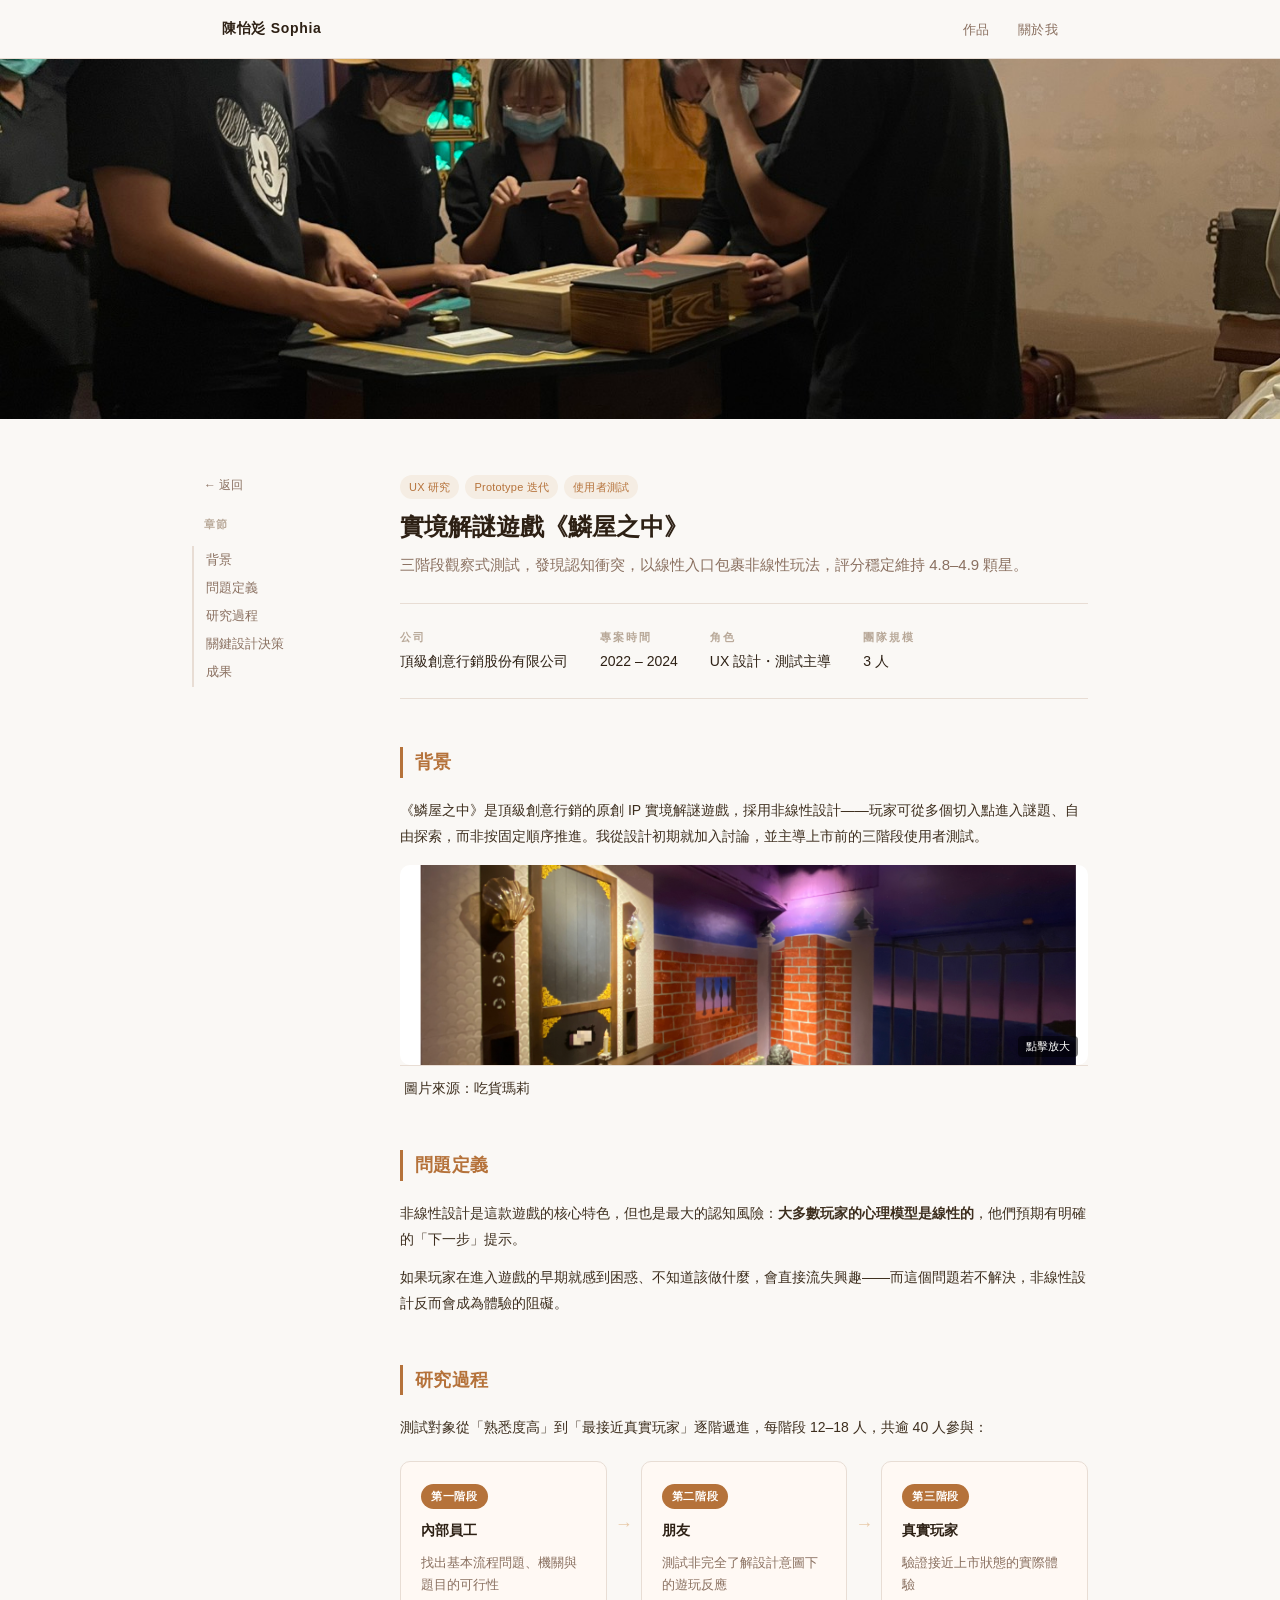
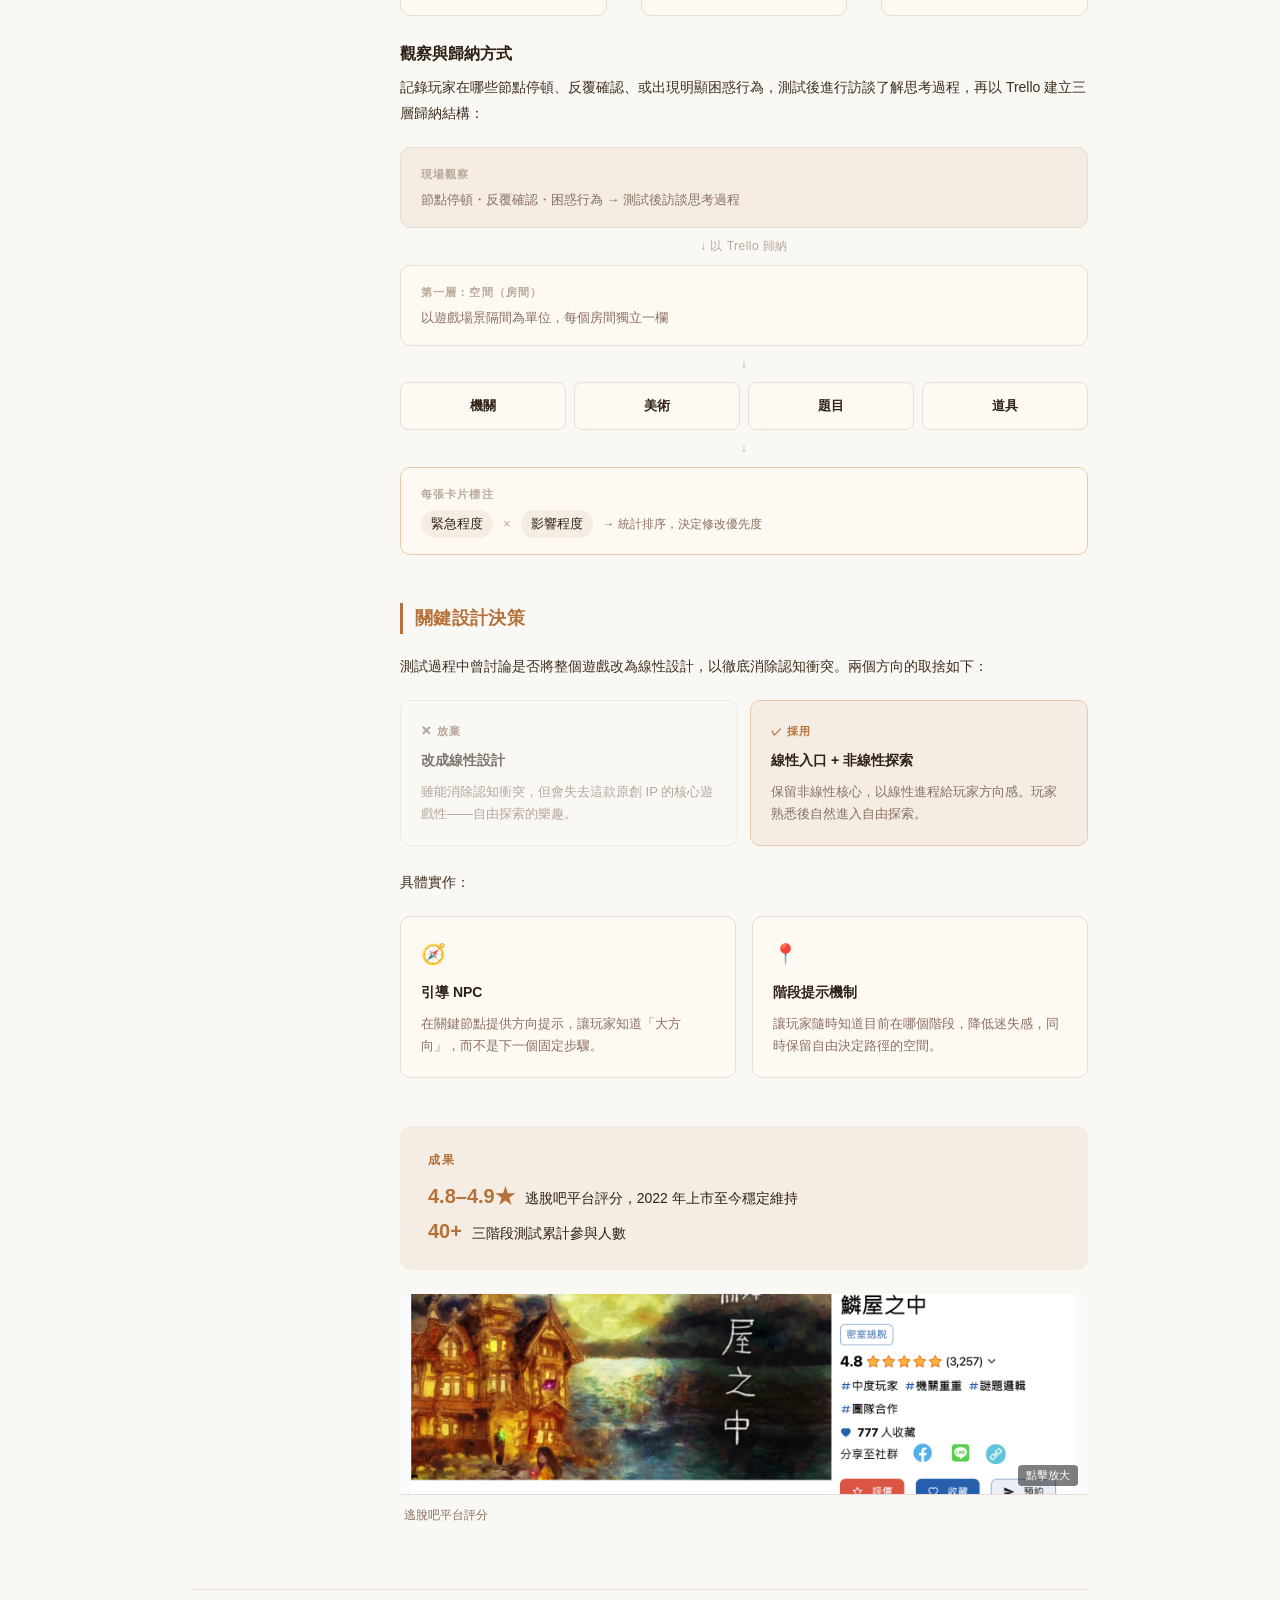
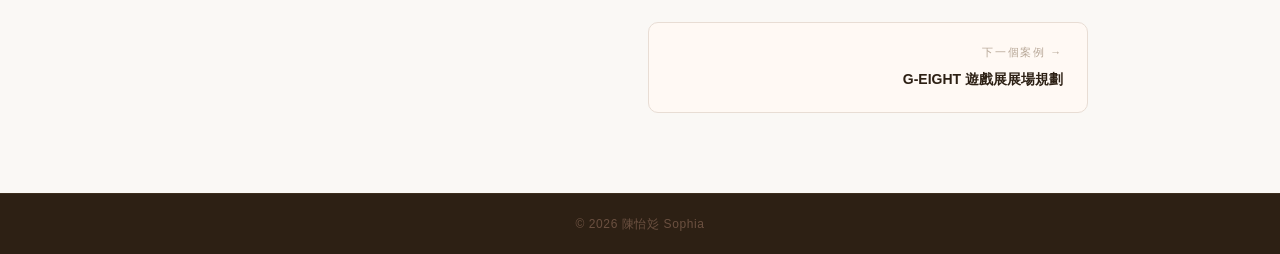
==== commit 4da0cf8f: "更新各專案 meta 時間為專案執行時間 - 時間標籤改為「專案時間」 - 鱗屋之中：2022–2024 - G-EIGHT：2022–2024 - 名偵探柯南：2024–2026 - 廣告 Dash" ====
--- a/project-1.html
+++ b/project-1.html
@@ -64,8 +64,8 @@
           <span class="meta-value">頂級創意行銷股份有限公司</span>
         </div>
         <div class="meta-item">
-          <span class="meta-label">時間</span>
-          <span class="meta-value">2021 – 2026</span>
+          <span class="meta-label">專案時間</span>
+          <span class="meta-value">2022 – 2024</span>
         </div>
         <div class="meta-item">
           <span class="meta-label">角色</span>
--- a/style.css
+++ b/style.css
@@ -88,7 +88,7 @@
 
 /* ── Hero（首頁） ────────────────────────────────────────── */
 .hero {
-  padding: 80px 0 64px;
+  padding: 64px 0 48px;
   border-bottom: 1px solid var(--rule);
 }
 
@@ -102,9 +102,9 @@
 }
 
 .hero h1 {
-  font-size: 48px;
+  font-size: 38px;
   font-weight: 800;
-  line-height: 1.1;
+  line-height: 1.2;
   letter-spacing: -0.02em;
   color: var(--text);
   margin-bottom: 20px;
@@ -113,7 +113,6 @@
 .hero-sub {
   font-size: 16px;
   color: var(--muted);
-  max-width: 560px;
   line-height: 1.8;
   margin-bottom: 32px;
 }
@@ -938,6 +937,8 @@
   border-radius: 10px;
   overflow: hidden;
   background: var(--accent-bg);
+  -webkit-tap-highlight-color: transparent;
+  outline: none;
 }
 
 .thumb-link img {
@@ -971,6 +972,15 @@
   max-width: 75vw;
   max-height: 85vh;
   overflow: hidden;
+  outline: none;
+  -webkit-tap-highlight-color: transparent;
+}
+
+@media (max-width: 768px) {
+  dialog.lightbox {
+    max-width: 95vw;
+    max-height: 90vh;
+  }
 }
 
 dialog.lightbox::backdrop {
@@ -1292,6 +1302,11 @@
   .toc-mobile { display: block; }
   .project-layout { display: block; }
   .project-content { max-width: 100%; }
+  .decision-compare { grid-template-columns: 1fr; }
+  .content-table { display: block; overflow-x: auto; -webkit-overflow-scrolling: touch; }
+  .project-hero--image-only { height: 240px; }
+  .project-content { padding: 32px 20px 60px; }
+  .project-meta { gap: 20px; }
 }
 
 @media (max-width: 640px) {
@@ -1300,6 +1315,6 @@
   .project-card:first-child { grid-column: auto; }
   .about .container { grid-template-columns: 1fr; }
   .project-nav { grid-template-columns: 1fr; }
-  .project-hero-text { padding: 24px; }
-  .project-hero-text h1 { font-size: 26px; }
-}
+  .project-hero-title { font-size: 20px; }
+  .project-hero-desc { font-size: 14px; }
+}
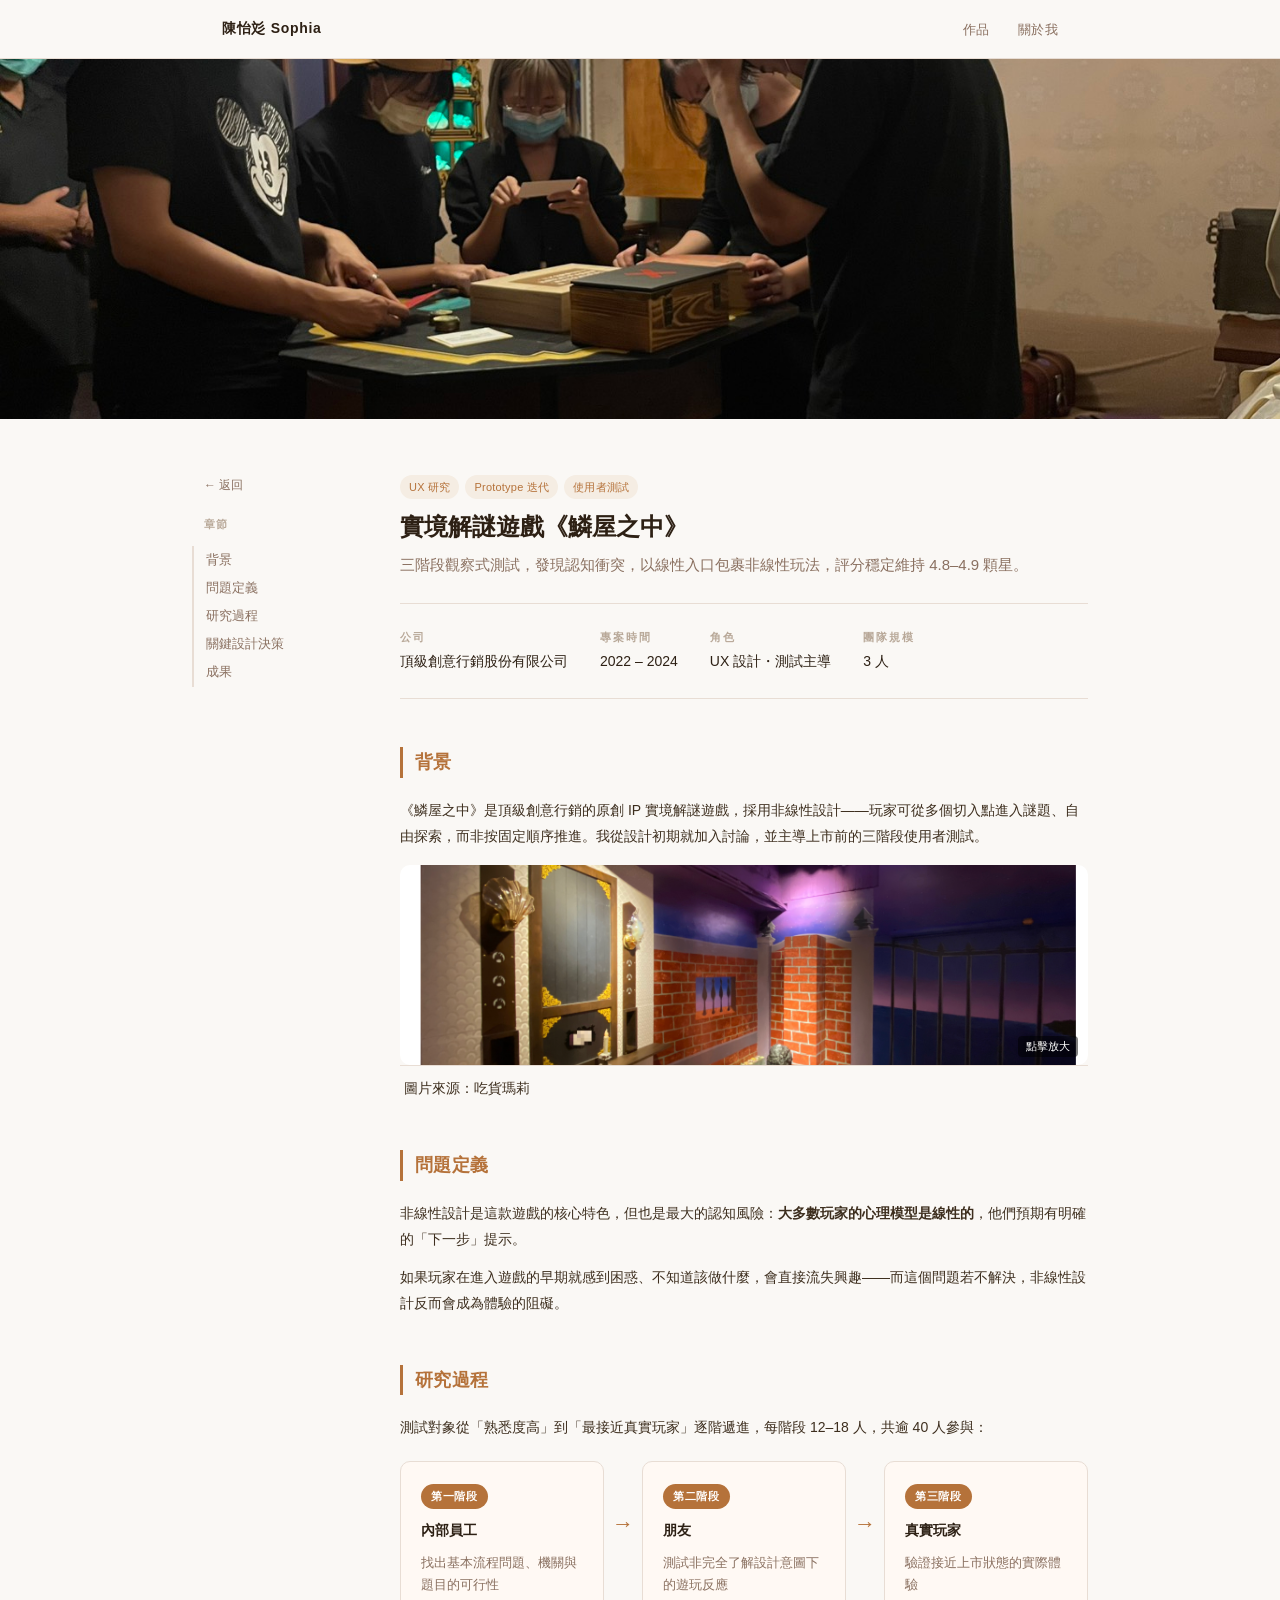
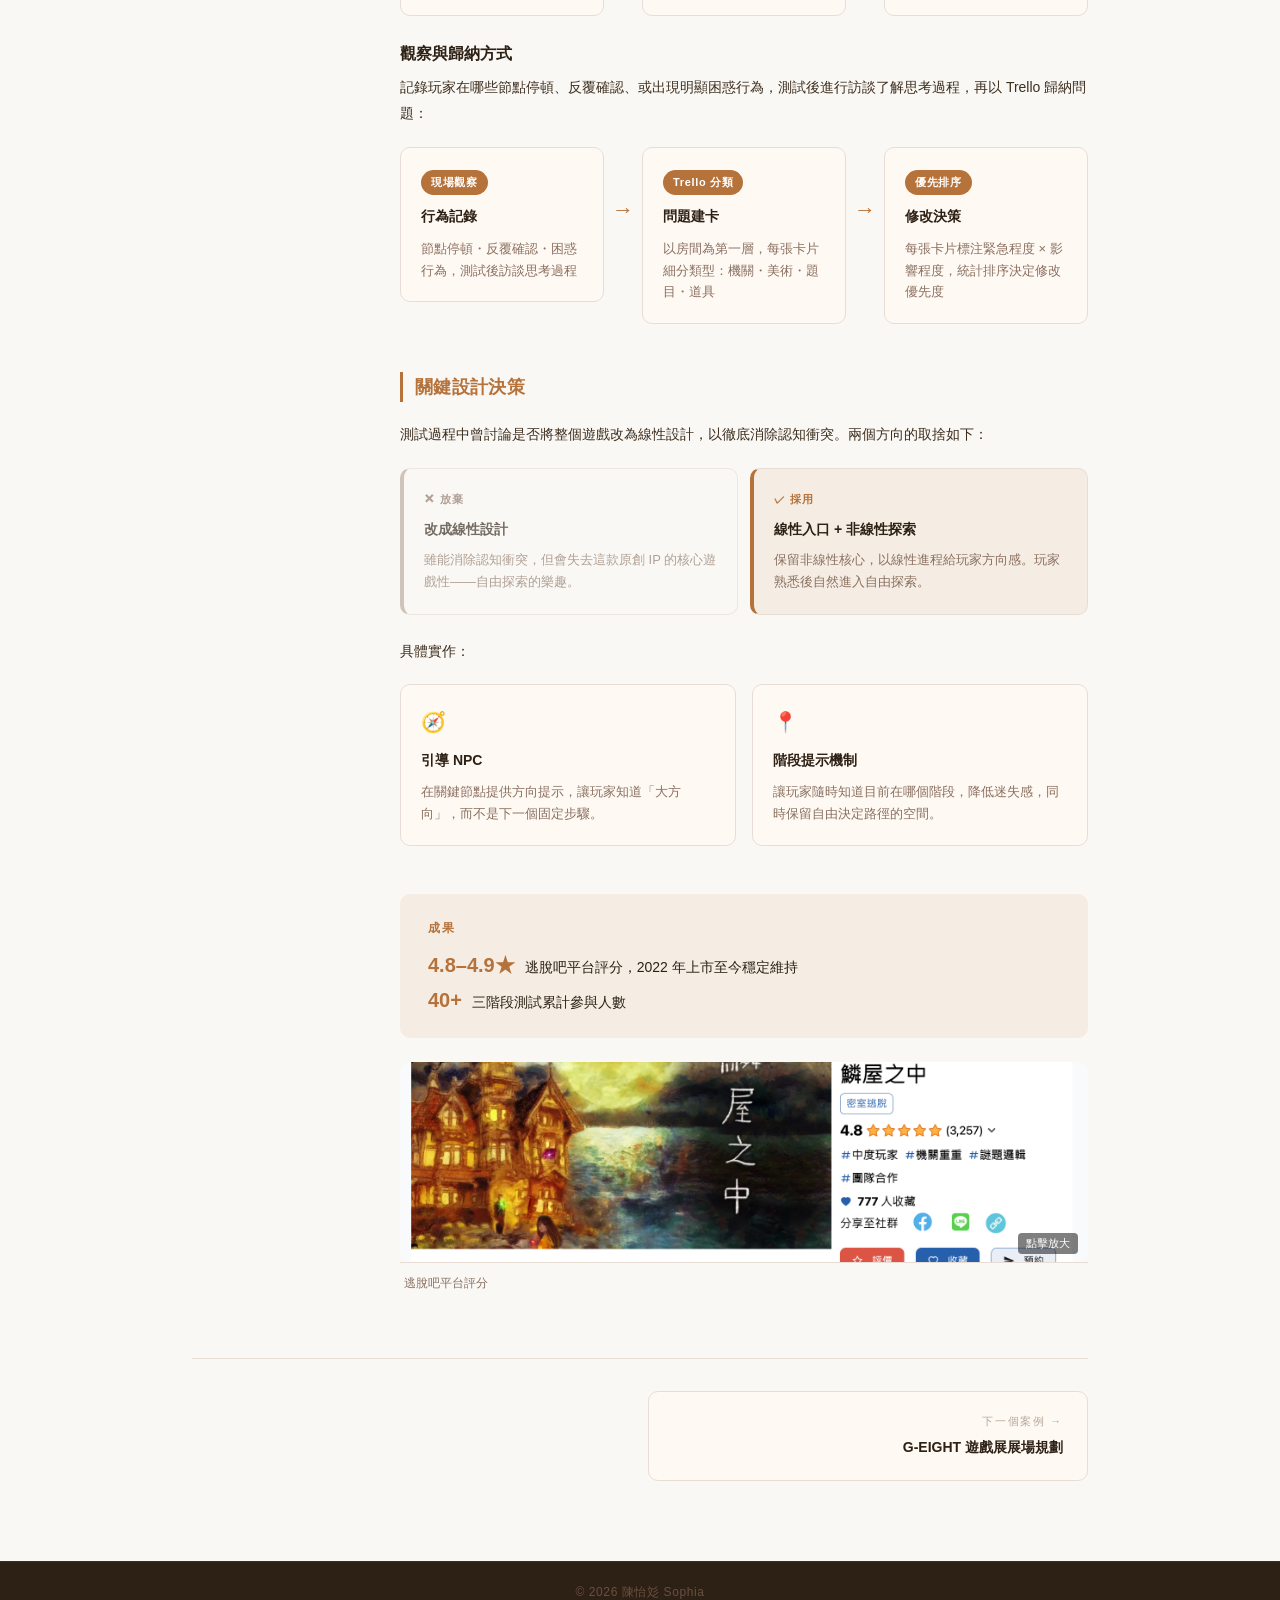
==== commit 52779713: "Optimize diagrams for readability and visual consistency - decision-compare: add left border accent " ====
--- a/project-1.html
+++ b/project-1.html
@@ -21,7 +21,7 @@
 
 <!-- Hero Image -->
 <div class="project-hero project-hero--image-only">
-  <img src="assets/鱗屋之中/鱗屋cover.jpg" alt="實境解謎遊戲《鱗屋之中》">
+  <img src="assets/鱗屋之中/鱗屋cover.jpg" alt="實境解謎遊戲《鱗屋之中》" fetchpriority="high">
 </div>
 
 <!-- Content -->
@@ -122,47 +122,25 @@
         </div>
 
         <h3>觀察與歸納方式</h3>
-        <p>記錄玩家在哪些節點停頓、反覆確認、或出現明顯困惑行為，測試後進行訪談了解思考過程，再以 Trello 建立三層歸納結構：</p>
-
-        <div class="trello-structure">
-          <!-- 第一層：觀察 -->
-          <div class="trello-row">
-            <div class="trello-node trello-observe">
-              <p class="trello-node-label">現場觀察</p>
-              <p>節點停頓・反覆確認・困惑行為 → 測試後訪談思考過程</p>
-            </div>
-          </div>
-          <div class="trello-connector">↓ 以 Trello 歸納</div>
-
-          <!-- 第二層：房間 -->
-          <div class="trello-row">
-            <div class="trello-node trello-room">
-              <p class="trello-node-label">第一層：空間（房間）</p>
-              <p>以遊戲場景隔間為單位，每個房間獨立一欄</p>
-            </div>
-          </div>
-          <div class="trello-connector">↓</div>
-
-          <!-- 第三層：問題類型 -->
-          <div class="trello-row trello-types">
-            <div class="trello-type">機關</div>
-            <div class="trello-type">美術</div>
-            <div class="trello-type">題目</div>
-            <div class="trello-type">道具</div>
-          </div>
-          <div class="trello-connector">↓</div>
-
-          <!-- 第四層：優先度 -->
-          <div class="trello-row">
-            <div class="trello-node trello-priority">
-              <p class="trello-node-label">每張卡片標注</p>
-              <div class="trello-priority-tags">
-                <span>緊急程度</span>
-                <span class="trello-times">×</span>
-                <span>影響程度</span>
-                <span class="trello-arrow-right">→ 統計排序，決定修改優先度</span>
-              </div>
-            </div>
+        <p>記錄玩家在哪些節點停頓、反覆確認、或出現明顯困惑行為，測試後進行訪談了解思考過程，再以 Trello 歸納問題：</p>
+
+        <div class="validation-flow">
+          <div class="validation-step">
+            <div class="validation-tag">現場觀察</div>
+            <h4>行為記錄</h4>
+            <p>節點停頓・反覆確認・困惑行為，測試後訪談思考過程</p>
+          </div>
+          <div class="validation-arrow">→</div>
+          <div class="validation-step">
+            <div class="validation-tag">Trello 分類</div>
+            <h4>問題建卡</h4>
+            <p>以房間為第一層，每張卡片細分類型：機關・美術・題目・道具</p>
+          </div>
+          <div class="validation-arrow">→</div>
+          <div class="validation-step">
+            <div class="validation-tag">優先排序</div>
+            <h4>修改決策</h4>
+            <p>每張卡片標注緊急程度 × 影響程度，統計排序決定修改優先度</p>
           </div>
         </div>
       </div>
--- a/style.css
+++ b/style.css
@@ -1110,10 +1110,11 @@
 }
 
 .validation-arrow {
-  font-size: 18px;
-  color: var(--accent-lt);
-  padding-top: 48px;
+  font-size: 22px;
+  color: var(--accent);
+  padding-top: 44px;
   flex-shrink: 0;
+  font-weight: 700;
 }
 
 @media (max-width: 768px) {
@@ -1148,12 +1149,14 @@
 
 .decision-reject {
   background: #faf8f5;
-  opacity: 0.6;
+  border-left: 4px solid var(--muted-lt);
+  opacity: 0.65;
 }
 
 .decision-adopt {
   background: var(--accent-bg);
-  border-color: var(--accent-lt);
+  border-color: var(--rule);
+  border-left: 4px solid var(--accent);
 }
 
 .decision-label {
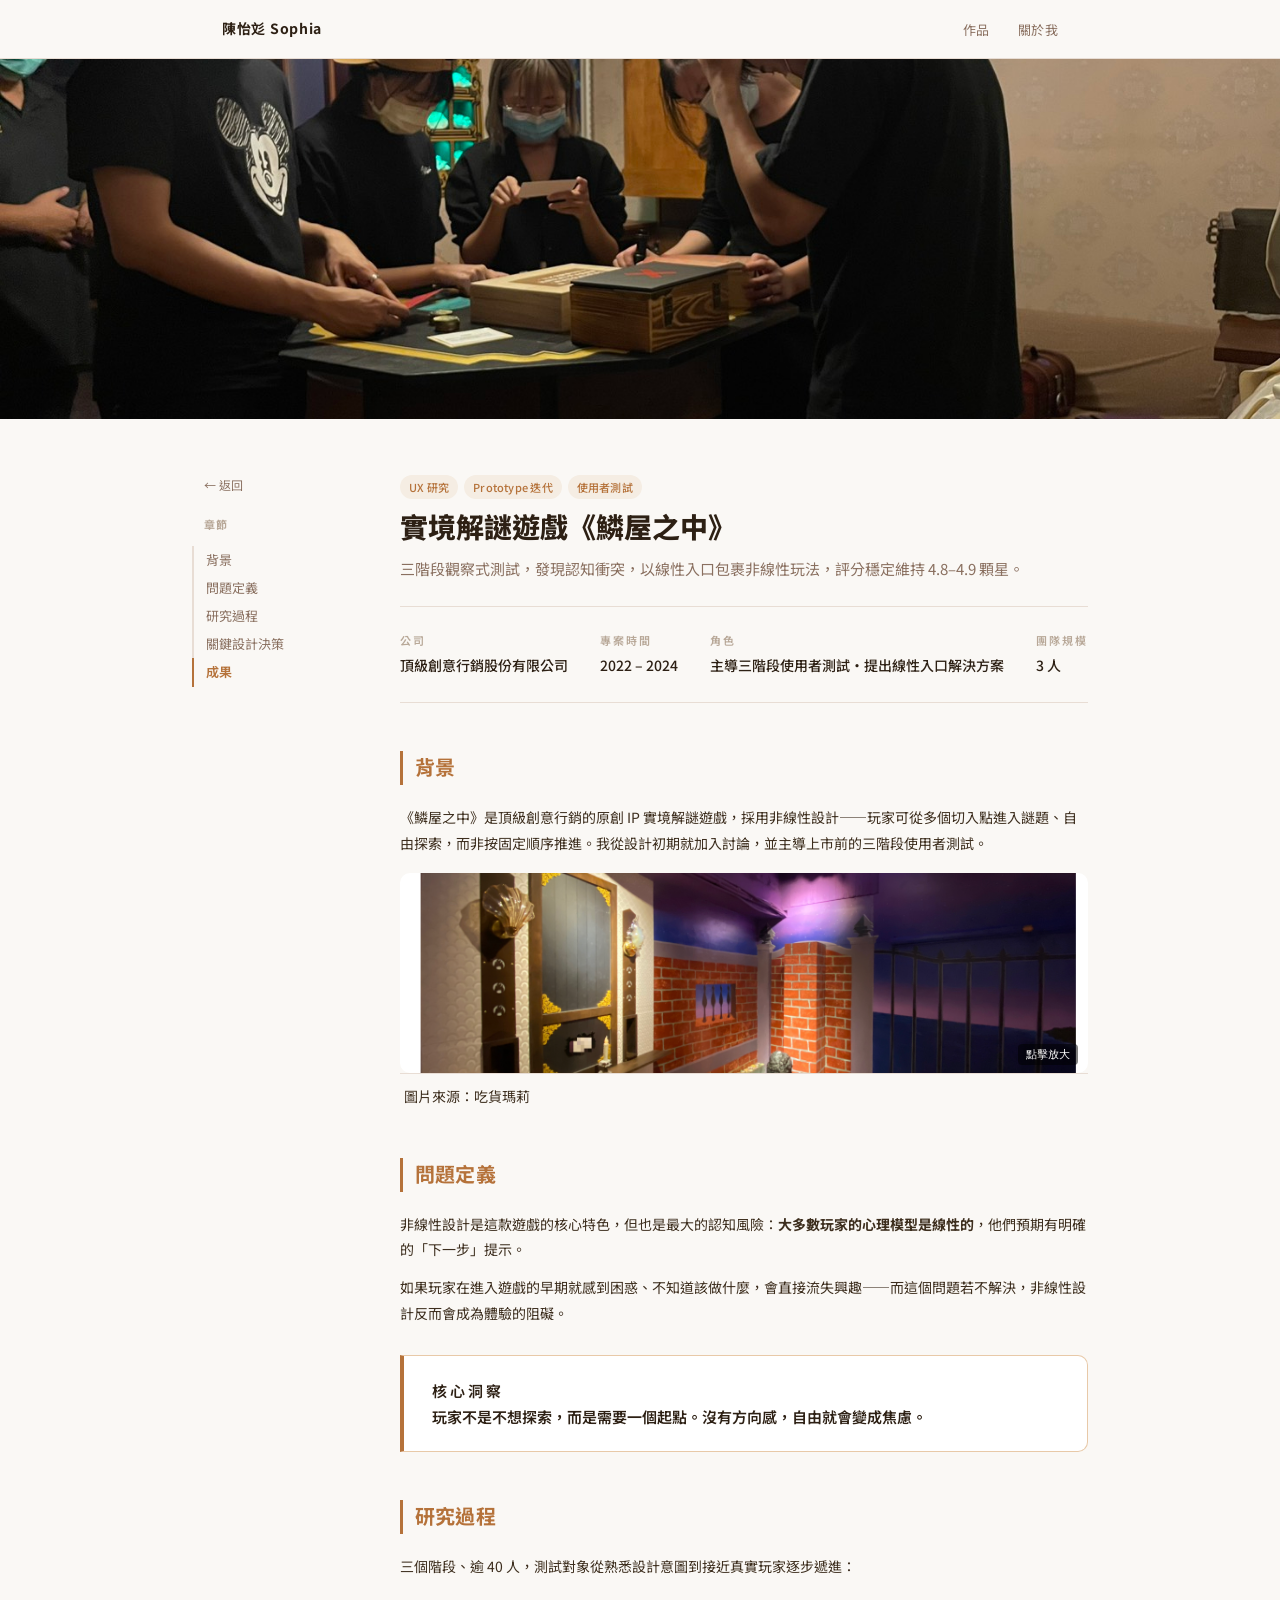
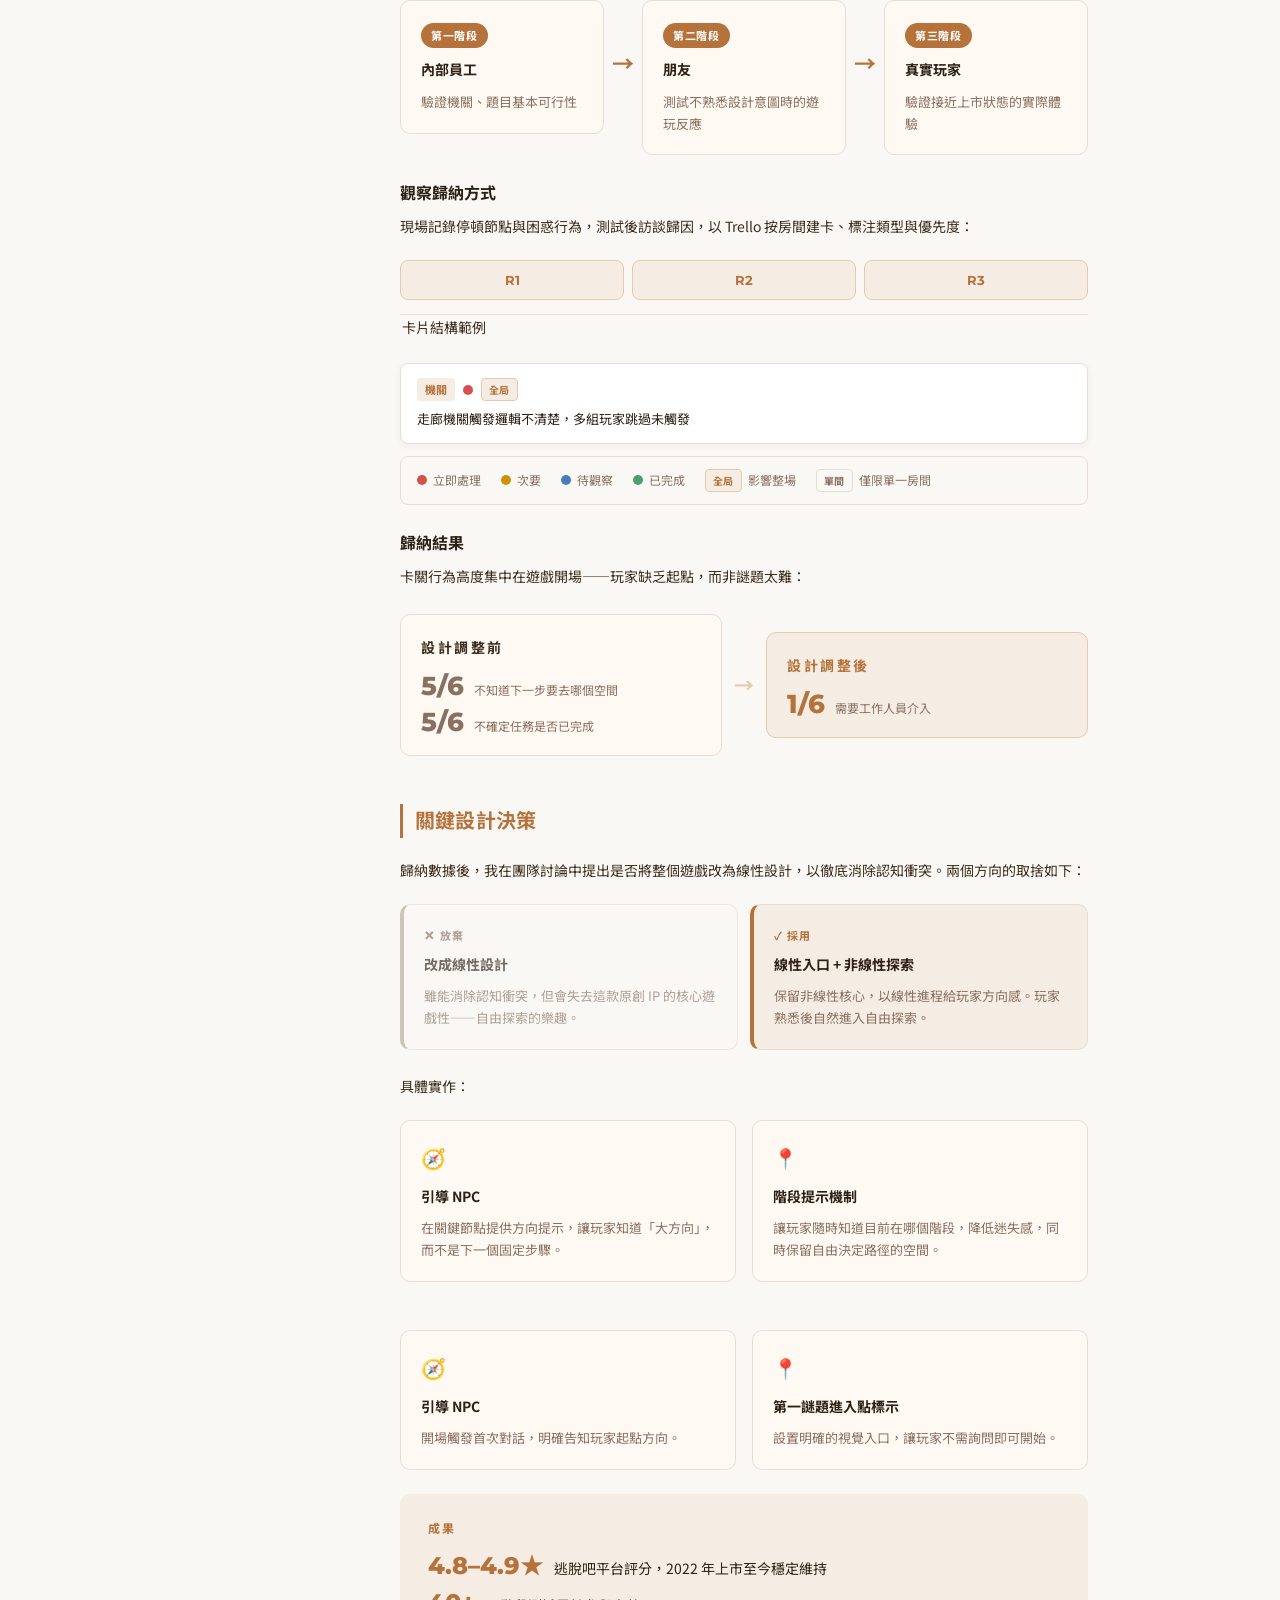
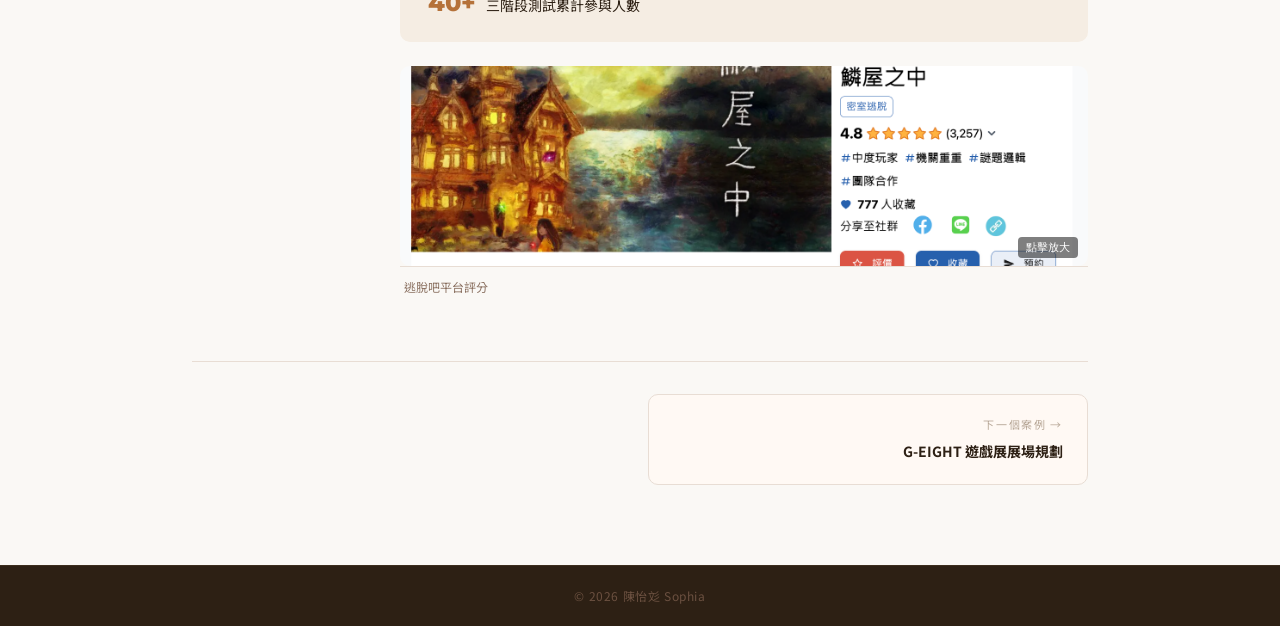
==== commit 7ef81566: "Redesign portfolio v2: narrative, layout, and content overhaul - All project pages: add main.js (TOC" ====
--- a/project-1.html
+++ b/project-1.html
@@ -69,7 +69,7 @@
         </div>
         <div class="meta-item">
           <span class="meta-label">角色</span>
-          <span class="meta-value">UX 設計・測試主導</span>
+          <span class="meta-value">主導三階段使用者測試・提出線性入口解決方案</span>
         </div>
         <div class="meta-item">
           <span class="meta-label">團隊規模</span>
@@ -94,24 +94,29 @@
         <h2>問題定義</h2>
         <p>非線性設計是這款遊戲的核心特色，但也是最大的認知風險：<strong>大多數玩家的心理模型是線性的</strong>，他們預期有明確的「下一步」提示。</p>
         <p>如果玩家在進入遊戲的早期就感到困惑、不知道該做什麼，會直接流失興趣——而這個問題若不解決，非線性設計反而會成為體驗的阻礙。</p>
+
+        <div class="insight-pull">
+          <p class="insight-label">核心洞察</p>
+          <p>玩家不是不想探索，而是需要一個起點。沒有方向感，自由就會變成焦慮。</p>
+        </div>
       </div>
 
       <!-- 研究過程 -->
       <div class="content-section" id="section-research">
         <h2>研究過程</h2>
-        <p>測試對象從「熟悉度高」到「最接近真實玩家」逐階遞進，每階段 12–18 人，共逾 40 人參與：</p>
+        <p>三個階段、逾 40 人，測試對象從熟悉設計意圖到接近真實玩家逐步遞進：</p>
 
         <div class="validation-flow">
           <div class="validation-step">
             <div class="validation-tag">第一階段</div>
             <h4>內部員工</h4>
-            <p>找出基本流程問題、機關與題目的可行性</p>
+            <p>驗證機關、題目基本可行性</p>
           </div>
           <div class="validation-arrow">→</div>
           <div class="validation-step">
             <div class="validation-tag">第二階段</div>
             <h4>朋友</h4>
-            <p>測試非完全了解設計意圖下的遊玩反應</p>
+            <p>測試不熟悉設計意圖時的遊玩反應</p>
           </div>
           <div class="validation-arrow">→</div>
           <div class="validation-step">
@@ -121,26 +126,57 @@
           </div>
         </div>
 
-        <h3>觀察與歸納方式</h3>
-        <p>記錄玩家在哪些節點停頓、反覆確認、或出現明顯困惑行為，測試後進行訪談了解思考過程，再以 Trello 歸納問題：</p>
-
-        <div class="validation-flow">
-          <div class="validation-step">
-            <div class="validation-tag">現場觀察</div>
-            <h4>行為記錄</h4>
-            <p>節點停頓・反覆確認・困惑行為，測試後訪談思考過程</p>
-          </div>
-          <div class="validation-arrow">→</div>
-          <div class="validation-step">
-            <div class="validation-tag">Trello 分類</div>
-            <h4>問題建卡</h4>
-            <p>以房間為第一層，每張卡片細分類型：機關・美術・題目・道具</p>
-          </div>
-          <div class="validation-arrow">→</div>
-          <div class="validation-step">
-            <div class="validation-tag">優先排序</div>
-            <h4>修改決策</h4>
-            <p>每張卡片標注緊急程度 × 影響程度，統計排序決定修改優先度</p>
+        <h3>觀察歸納方式</h3>
+        <p>現場記錄停頓節點與困惑行為，測試後訪談歸因，以 Trello 按房間建卡、標注類型與優先度：</p>
+
+        <!-- Trello 看板結構 -->
+        <div class="trello-board-demo">
+          <div class="trello-columns">
+            <div class="trello-col-header">R1</div>
+            <div class="trello-col-header">R2</div>
+            <div class="trello-col-header">R3</div>
+          </div>
+          <p class="image-caption" style="padding: 0 0 10px 2px; background: none;">卡片結構範例</p>
+          <div class="trello-card-example">
+            <div class="trello-card-header">
+              <span class="trello-type-tag">機關</span>
+              <span class="priority-dot red"></span>
+              <span class="scope-badge global">全局</span>
+            </div>
+            <div class="trello-card-title">走廊機關觸發邏輯不清楚，多組玩家跳過未觸發</div>
+          </div>
+          <div class="trello-legend">
+            <div class="legend-item"><span class="priority-dot red"></span><span>立即處理</span></div>
+            <div class="legend-item"><span class="priority-dot yellow"></span><span>次要</span></div>
+            <div class="legend-item"><span class="priority-dot blue"></span><span>待觀察</span></div>
+            <div class="legend-item"><span class="priority-dot green"></span><span>已完成</span></div>
+            <div class="legend-item"><span class="scope-badge global">全局</span><span>影響整場</span></div>
+            <div class="legend-item"><span class="scope-badge local">單間</span><span>僅限單一房間</span></div>
+          </div>
+        </div>
+
+        <!-- 介入率對比 -->
+        <h3>歸納結果</h3>
+        <p>卡關行為高度集中在遊戲開場——玩家缺乏起點，而非謎題太難：</p>
+        <div class="stat-compare">
+          <div class="stat-compare-side">
+            <p class="stat-compare-label">設計調整前</p>
+            <div class="stat-row">
+              <span class="stat-frac">5/6</span>
+              <span>不知道下一步要去哪個空間</span>
+            </div>
+            <div class="stat-row">
+              <span class="stat-frac">5/6</span>
+              <span>不確定任務是否已完成</span>
+            </div>
+          </div>
+          <div class="stat-compare-arrow">→</div>
+          <div class="stat-compare-side after">
+            <p class="stat-compare-label">設計調整後</p>
+            <div class="stat-row">
+              <span class="stat-frac">1/6</span>
+              <span>需要工作人員介入</span>
+            </div>
           </div>
         </div>
       </div>
@@ -148,7 +184,7 @@
       <!-- 關鍵設計決策 -->
       <div class="content-section" id="section-decision">
         <h2>關鍵設計決策</h2>
-        <p>測試過程中曾討論是否將整個遊戲改為線性設計，以徹底消除認知衝突。兩個方向的取捨如下：</p>
+        <p>歸納數據後，我在團隊討論中提出是否將整個遊戲改為線性設計，以徹底消除認知衝突。兩個方向的取捨如下：</p>
 
         <div class="decision-compare">
           <div class="decision-option decision-reject">
@@ -180,6 +216,18 @@
 
       <!-- 成果 -->
       <div id="section-outcome">
+        <div class="design-cards" style="margin-bottom: 20px;">
+          <div class="design-card">
+            <div class="design-card-icon">🧭</div>
+            <h4>引導 NPC</h4>
+            <p>開場觸發首次對話，明確告知玩家起點方向。</p>
+          </div>
+          <div class="design-card">
+            <div class="design-card-icon">📍</div>
+            <h4>第一謎題進入點標示</h4>
+            <p>設置明確的視覺入口，讓玩家不需詢問即可開始。</p>
+          </div>
+        </div>
         <div class="outcomes">
           <h3>成果</h3>
           <ul class="outcome-list">
@@ -195,6 +243,7 @@
         </div>
 
         <!-- 評分截圖 -->
+
         <button class="thumb-link" style="margin-top: 20px; border: none; width: 100%; text-align: left;" onclick="document.getElementById('lb-result').showModal()">
           <img src="assets/鱗屋之中/鱗屋result.png" alt="逃脫吧平台評分截圖">
           <span class="thumb-hint">點擊放大</span>
@@ -242,5 +291,6 @@
   <p>© 2026 陳怡彣 Sophia</p>
 </footer>
 
+<script src="main.js"></script>
 </body>
 </html>
--- a/style.css
+++ b/style.css
@@ -2,6 +2,8 @@
    作品集共用樣式
    色調：溫和暖色調（米白底、赭土橙、奶茶棕）
    ============================================================ */
+
+@import url('https://fonts.googleapis.com/css2?family=Montserrat:wght@600;700;800&family=Noto+Sans+TC:wght@400;500;700&display=swap');
 
 :root {
   --bg:         #faf8f5;       /* 主背景：暖米白 */
@@ -14,7 +16,8 @@
   --muted:      #8a7060;       /* 次要文字：暖灰棕 */
   --muted-lt:   #b8a898;       /* 更淡 */
   --rule:       #e8ddd4;       /* 分隔線 */
-  --font:       "PingFang TC", "Noto Sans TC", "Microsoft JhengHei", sans-serif;
+  --font:         "Noto Sans TC", "PingFang TC", "Microsoft JhengHei", sans-serif;
+  --font-heading: "Montserrat", "Noto Sans TC", "PingFang TC", sans-serif;
 }
 
 *, *::before, *::after { box-sizing: border-box; margin: 0; padding: 0; }
@@ -102,9 +105,10 @@
 }
 
 .hero h1 {
-  font-size: 38px;
+  font-family: var(--font-heading);
+  font-size: 42px;
   font-weight: 800;
-  line-height: 1.2;
+  line-height: 1.15;
   letter-spacing: -0.02em;
   color: var(--text);
   margin-bottom: 20px;
@@ -148,6 +152,7 @@
 }
 
 .section-header h2 {
+  font-family: var(--font-heading);
   font-size: 28px;
   font-weight: 700;
   color: var(--text);
@@ -357,6 +362,9 @@
 .project-hero--image-only {
   height: 360px;
 }
+.project-hero--short {
+  height: 240px;
+}
 
 .project-hero-below {
   max-width: 960px;
@@ -370,10 +378,11 @@
 }
 
 .project-hero-title {
-  font-size: 24px;
+  font-family: var(--font-heading);
+  font-size: 28px;
   font-weight: 800;
   color: var(--text);
-  line-height: 1.3;
+  line-height: 1.25;
   margin: 10px 0 10px;
 }
 
@@ -478,9 +487,10 @@
 }
 
 .content-section h2 {
-  font-size: 18px;
-  font-weight: 700;
-  letter-spacing: 0.02em;
+  font-family: var(--font-heading);
+  font-size: 20px;
+  font-weight: 700;
+  letter-spacing: 0.01em;
   color: var(--accent);
   border-left: 3px solid var(--accent);
   padding-left: 12px;
@@ -572,7 +582,8 @@
 .outcome-list li::before { display: none; }
 
 .outcome-num {
-  font-size: 20px;
+  font-family: var(--font-heading);
+  font-size: 24px;
   font-weight: 800;
   color: var(--accent);
   line-height: 1;
@@ -1318,6 +1329,589 @@
   .project-card:first-child { grid-column: auto; }
   .about .container { grid-template-columns: 1fr; }
   .project-nav { grid-template-columns: 1fr; }
-  .project-hero-title { font-size: 20px; }
+  .project-hero-title { font-size: 22px; }
   .project-hero-desc { font-size: 14px; }
-}
+  .hero-stats { gap: 24px; }
+  .hero-stat-num { font-size: 30px; }
+}
+
+/* ── Hero Stats（首頁數字統計）──────────────────────────── */
+.hero-stats {
+  display: flex;
+  gap: 40px;
+  margin: 32px 0 28px;
+}
+
+.hero-stat {
+  display: flex;
+  flex-direction: column;
+  gap: 4px;
+}
+
+.hero-stat-num {
+  font-family: var(--font-heading);
+  font-size: 36px;
+  font-weight: 800;
+  color: var(--accent);
+  line-height: 1;
+}
+
+.hero-stat-label {
+  font-size: 12px;
+  color: var(--muted);
+  letter-spacing: 0.03em;
+}
+
+/* ── Insight Pull（洞察框）──────────────────────────────── */
+.insight-pull {
+  margin: 28px 0;
+  padding: 22px 28px;
+  background: #fff;
+  border: 1.5px solid var(--accent-lt);
+  border-left: 4px solid var(--accent);
+  border-radius: 0 10px 10px 0;
+}
+
+.insight-label {
+  font-size: 10px;
+  font-weight: 700;
+  letter-spacing: 0.2em;
+  text-transform: uppercase;
+  color: var(--accent);
+  margin-bottom: 10px;
+}
+
+.insight-pull p {
+  font-size: 15px !important;
+  font-weight: 600 !important;
+  color: var(--text) !important;
+  line-height: 1.7 !important;
+  margin: 0 !important;
+}
+.insight-pull ol,
+.insight-pull ul {
+  color: var(--text);
+  font-size: 15px;
+  font-weight: 600;
+  line-height: 1.9;
+  margin-top: 6px;
+}
+.insight-pull li { margin: 0; }
+
+/* ── User Quote（使用者引言）────────────────────────────── */
+.user-quote {
+  position: relative;
+  margin: 28px 0;
+  padding: 24px 28px 20px 48px;
+  background: var(--accent-bg);
+  border-radius: 10px;
+}
+
+.user-quote::before {
+  content: "\201C";
+  position: absolute;
+  top: 10px;
+  left: 16px;
+  font-size: 52px;
+  color: var(--accent);
+  opacity: 0.35;
+  line-height: 1;
+  font-family: Georgia, "Times New Roman", serif;
+}
+
+.user-quote blockquote {
+  font-size: 16px;
+  font-weight: 600;
+  line-height: 1.75;
+  color: var(--text);
+  margin: 0 0 10px;
+  font-style: normal;
+}
+
+.user-quote cite {
+  font-size: 12px;
+  color: var(--muted);
+  font-style: normal;
+  letter-spacing: 0.04em;
+}
+
+/* ── TOC Active State ────────────────────────────────────── */
+.toc ul li a.active {
+  color: var(--accent);
+  border-left-color: var(--accent);
+  font-weight: 600;
+}
+
+/* ── Scroll Fade-in ──────────────────────────────────────── */
+.fade-in {
+  opacity: 0;
+  transform: translateY(18px);
+  transition: opacity 0.5s ease, transform 0.5s ease;
+}
+
+.fade-in.visible {
+  opacity: 1;
+  transform: none;
+}
+
+/* ── Before / After 統計對比 ─────────────────────────────── */
+.stat-compare {
+  display: grid;
+  grid-template-columns: 1fr auto 1fr;
+  gap: 12px;
+  align-items: center;
+  margin: 24px 0;
+}
+
+.stat-compare-side {
+  background: var(--bg-card);
+  border: 1px solid var(--rule);
+  border-radius: 10px;
+  padding: 20px;
+}
+
+.stat-compare-side.after {
+  background: var(--accent-bg);
+  border-color: var(--accent-lt);
+}
+
+.stat-compare-label {
+  font-size: 10px;
+  font-weight: 700;
+  letter-spacing: 0.18em;
+  text-transform: uppercase;
+  color: var(--muted-lt);
+  margin-bottom: 14px;
+}
+
+.stat-compare-side.after .stat-compare-label {
+  color: var(--accent);
+}
+
+.stat-row {
+  display: flex;
+  align-items: baseline;
+  gap: 10px;
+  margin-bottom: 10px;
+}
+
+.stat-row:last-child { margin-bottom: 0; }
+
+.stat-frac {
+  font-family: var(--font-heading);
+  font-size: 26px;
+  font-weight: 800;
+  color: var(--muted);
+  line-height: 1;
+  flex-shrink: 0;
+}
+
+.stat-compare-side.after .stat-frac {
+  color: var(--accent);
+}
+
+.stat-row > span:last-child {
+  font-size: 12px;
+  color: var(--muted);
+  line-height: 1.5;
+}
+
+.stat-compare-arrow {
+  font-size: 20px;
+  color: var(--accent-lt);
+  font-weight: 700;
+  text-align: center;
+}
+
+@media (max-width: 640px) {
+  .stat-compare {
+    grid-template-columns: 1fr;
+  }
+  .stat-compare-arrow {
+    transform: rotate(90deg);
+    justify-self: center;
+  }
+}
+
+/* ── Trello 看板示意圖 ───────────────────────────────────── */
+.trello-board-demo {
+  margin: 20px 0 8px;
+}
+
+.trello-columns {
+  display: grid;
+  grid-template-columns: repeat(3, 1fr);
+  gap: 8px;
+  margin-bottom: 14px;
+}
+
+.trello-col-header {
+  background: var(--accent-bg);
+  border: 1px solid var(--accent-lt);
+  border-radius: 8px;
+  padding: 8px 12px;
+  font-family: var(--font-heading);
+  font-size: 13px;
+  font-weight: 700;
+  color: var(--accent);
+  text-align: center;
+}
+
+.trello-card-example {
+  background: #fff;
+  border: 1px solid var(--rule);
+  border-radius: 8px;
+  padding: 14px 16px;
+  margin-bottom: 12px;
+  box-shadow: 0 2px 8px rgba(45,32,20,0.05);
+}
+
+.trello-card-header {
+  display: flex;
+  align-items: center;
+  gap: 8px;
+  margin-bottom: 8px;
+  flex-wrap: wrap;
+}
+
+.trello-type-tag {
+  font-size: 11px;
+  font-weight: 700;
+  padding: 2px 8px;
+  border-radius: 4px;
+  background: var(--accent-bg);
+  color: var(--accent);
+}
+
+.priority-dot {
+  width: 10px;
+  height: 10px;
+  border-radius: 50%;
+  flex-shrink: 0;
+}
+
+.priority-dot.red    { background: #d94f4f; }
+.priority-dot.yellow { background: #c9940a; }
+.priority-dot.blue   { background: #4a7fb5; }
+.priority-dot.green  { background: #4e9e6e; }
+
+.scope-badge {
+  font-size: 10px;
+  font-weight: 700;
+  padding: 2px 7px;
+  border-radius: 4px;
+  letter-spacing: 0.04em;
+}
+
+.scope-badge.global {
+  background: var(--accent-bg);
+  color: var(--accent);
+  border: 1px solid var(--accent-lt);
+}
+
+.scope-badge.local {
+  background: var(--bg);
+  color: var(--muted);
+  border: 1px solid var(--rule);
+}
+
+.trello-card-title {
+  font-size: 13px;
+  color: var(--text);
+  line-height: 1.5;
+}
+
+.trello-legend {
+  display: flex;
+  flex-wrap: wrap;
+  gap: 10px 20px;
+  padding: 12px 16px;
+  background: var(--bg);
+  border-radius: 8px;
+  border: 1px solid var(--rule);
+  margin-top: 4px;
+}
+
+.legend-item {
+  display: flex;
+  align-items: center;
+  gap: 6px;
+  font-size: 12px;
+  color: var(--muted);
+}
+
+/* ── Service Blueprint ───────────────────────────────────── */
+.service-blueprint-wrap {
+  overflow-x: auto;
+  -webkit-overflow-scrolling: touch;
+  margin: 20px 0;
+  border-radius: 10px;
+  border: 1px solid var(--rule);
+}
+
+.service-blueprint {
+  min-width: 600px;
+  width: 100%;
+  border-collapse: collapse;
+  font-size: 12px;
+}
+
+.service-blueprint thead th {
+  padding: 10px 12px;
+  background: var(--accent-bg);
+  color: var(--accent);
+  font-weight: 700;
+  font-size: 11px;
+  letter-spacing: 0.04em;
+  border-right: 1px solid var(--rule);
+  border-bottom: 2px solid var(--accent-lt);
+  text-align: center;
+  vertical-align: bottom;
+  line-height: 1.4;
+}
+
+.service-blueprint thead th:first-child {
+  width: 68px;
+  background: transparent;
+  border-bottom-color: transparent;
+}
+
+.service-blueprint thead th.bp-phase-perf {
+  background: #f0e4d0;
+}
+
+.bp-time-note {
+  display: block;
+  font-size: 10px;
+  font-weight: 400;
+  color: var(--muted);
+  margin-top: 3px;
+  letter-spacing: 0;
+}
+
+.service-blueprint td {
+  padding: 12px;
+  border-right: 1px solid var(--rule);
+  border-bottom: 1px solid var(--rule);
+  line-height: 1.55;
+  vertical-align: top;
+  color: var(--muted);
+  font-size: 12px;
+}
+
+.service-blueprint td.bp-role {
+  background: var(--bg-dark);
+  color: rgba(255,255,255,0.75);
+  font-size: 11px;
+  font-weight: 700;
+  text-align: center;
+  vertical-align: middle;
+  line-height: 1.5;
+  letter-spacing: 0.02em;
+}
+
+.service-blueprint tr.bp-player td { background: #fff; color: var(--text); }
+.service-blueprint tr.bp-front td  { background: var(--bg-card); }
+.service-blueprint tr.bp-back td   { background: var(--bg); }
+
+.service-blueprint td.bp-perf {
+  background: #fef5eb;
+  color: var(--text);
+  font-weight: 500;
+}
+
+.bp-sub-note {
+  display: block;
+  font-size: 11px;
+  color: var(--accent);
+  margin-top: 6px;
+  font-weight: 600;
+}
+
+.service-blueprint tr.bp-divider td {
+  background: var(--rule);
+  padding: 3px 12px;
+  font-size: 10px;
+  color: var(--muted);
+  font-weight: 700;
+  letter-spacing: 0.14em;
+  text-transform: uppercase;
+  border-bottom: none;
+}
+
+/* ── Validation Flow 手機版修正 ──────────────────────────── */
+@media (max-width: 768px) {
+  .validation-flow {
+    flex-direction: column;
+    gap: 0;
+  }
+  .validation-step {
+    border-radius: 8px;
+    flex: none;
+    width: 100%;
+  }
+  .validation-arrow {
+    padding: 2px 0;
+    font-size: 14px;
+    align-self: center;
+    transform: rotate(90deg);
+  }
+}
+
+/* ── Panel list (numbered rows) ── */
+.panel-list {
+  margin: 20px 0;
+  border: 1px solid var(--rule);
+  border-radius: 10px;
+  overflow: hidden;
+}
+.panel-item {
+  display: flex;
+  gap: 16px;
+  padding: 12px 16px;
+  border-bottom: 1px solid var(--rule);
+  align-items: baseline;
+}
+.panel-item:last-child { border-bottom: none; }
+.panel-label {
+  font-weight: 700;
+  font-size: 13px;
+  color: var(--accent);
+  white-space: nowrap;
+  min-width: 130px;
+}
+.panel-desc {
+  font-size: 13px;
+  color: var(--muted);
+  line-height: 1.7;
+}
+
+/* ── Demo explain (left text + right image) ── */
+.demo-explain {
+  display: grid;
+  grid-template-columns: 1fr 1.5fr;
+  gap: 24px;
+  align-items: start;
+  margin: 24px 0;
+  padding-bottom: 28px;
+  border-bottom: 1px solid var(--rule);
+}
+.demo-explain:last-child {
+  border-bottom: none;
+  padding-bottom: 0;
+}
+.demo-explain-text h4 {
+  font-size: 14px;
+  font-weight: 700;
+  margin: 0 0 8px;
+  color: var(--text);
+}
+.demo-explain-text p {
+  font-size: 13px;
+  color: var(--muted);
+  line-height: 1.75;
+  margin: 0;
+}
+.demo-explain-img img {
+  width: 100%;
+  max-width: 100%;
+  border-radius: 8px;
+  border: 1px solid var(--rule);
+  display: block;
+  image-rendering: -webkit-optimize-contrast;
+}
+@media (max-width: 768px) {
+  .demo-explain {
+    grid-template-columns: 1fr;
+  }
+}
+
+/* ── Proposal core bar ── */
+.proposal-core-bar {
+  background: var(--accent);
+  color: #fff;
+  text-align: center;
+  font-weight: 700;
+  font-size: 15px;
+  padding: 14px 24px;
+  border-radius: 10px;
+  margin: 16px 0 16px;
+  letter-spacing: 0.03em;
+}
+
+/* ── Hub diagram ── */
+.hub-diagram {
+  display: grid;
+  grid-template-columns: 1fr 120px 1fr;
+  grid-template-rows: auto 120px auto;
+  gap: 12px;
+  align-items: stretch;
+  margin: 28px 0;
+}
+.hub-center-node {
+  grid-column: 2;
+  grid-row: 2;
+  width: 120px;
+  height: 120px;
+  background: var(--accent);
+  color: #fff;
+  border-radius: 50%;
+  display: flex;
+  align-items: center;
+  justify-content: center;
+  text-align: center;
+  font-weight: 700;
+  font-size: 13px;
+  line-height: 1.6;
+  justify-self: center;
+  align-self: center;
+}
+.hub-node {
+  background: var(--surface);
+  border: 1px solid var(--rule);
+  border-radius: 8px;
+  padding: 12px 14px;
+  font-size: 13px;
+  line-height: 1.6;
+  width: 100%;
+  box-sizing: border-box;
+}
+.hub-node strong {
+  display: block;
+  font-weight: 700;
+  margin-bottom: 4px;
+}
+.hub-node p {
+  margin: 0;
+  font-size: 12px;
+  color: var(--muted);
+  font-weight: 400;
+}
+.hub-node ul {
+  margin: 4px 0 0 0;
+  padding-left: 14px;
+  font-size: 12px;
+  color: var(--muted);
+  font-weight: 400;
+}
+.hub-node li { line-height: 1.7; }
+/* top & bottom span full width */
+.hub-top    { grid-column: 1 / -1; grid-row: 1; }
+.hub-left   { grid-column: 1;      grid-row: 2; }
+.hub-right  { grid-column: 3;      grid-row: 2; }
+.hub-bottom { grid-column: 1 / -1; grid-row: 3; }
+
+@media (max-width: 600px) {
+  .hub-diagram {
+    display: flex;
+    flex-direction: column;
+    gap: 8px;
+  }
+  .hub-center-node {
+    align-self: center;
+    width: 108px;
+    height: 108px;
+  }
+  .hub-node { width: 100%; }
+}
+}
